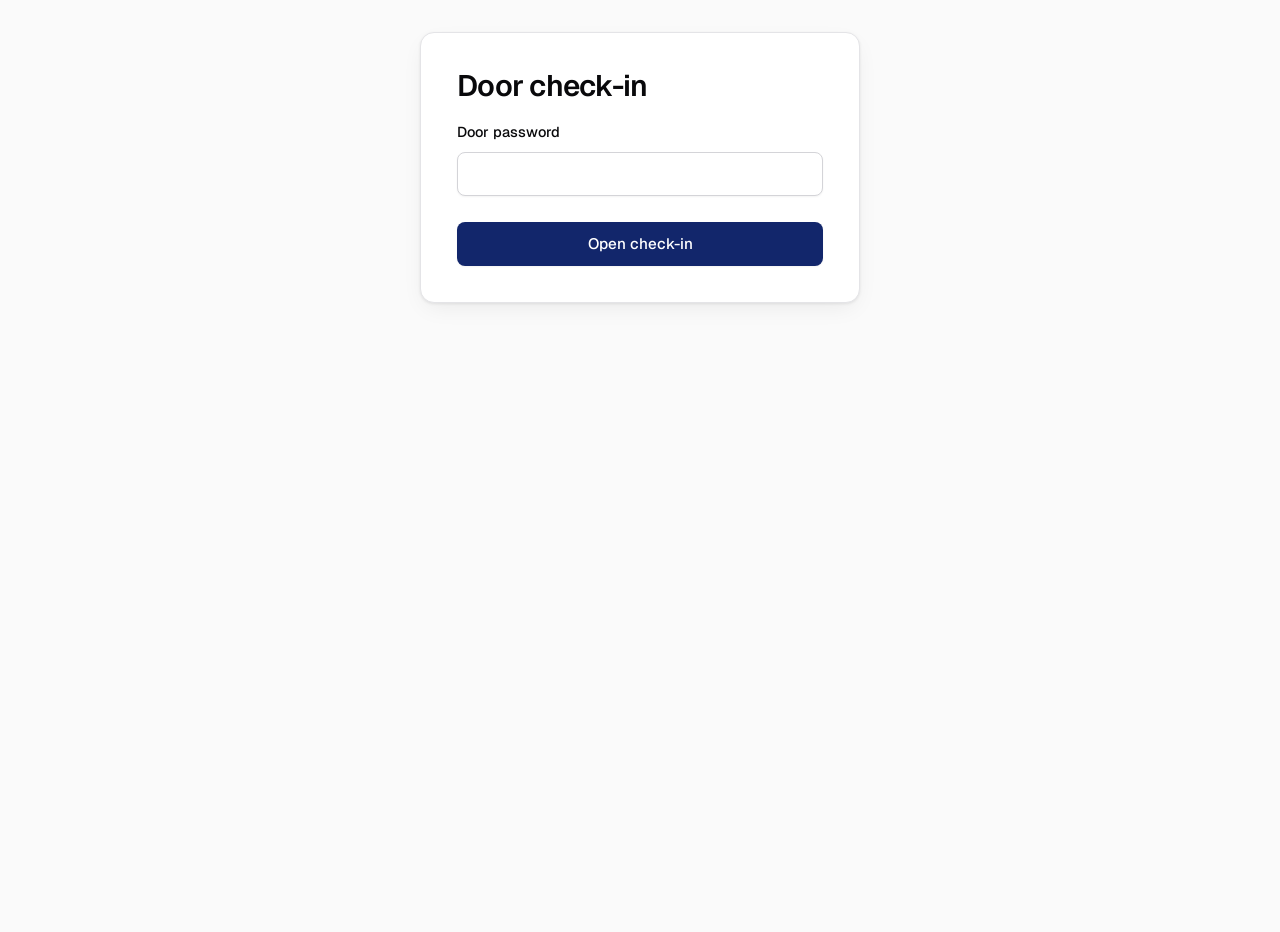
==== site/door.html @ 64e0094c "feat: yearbook contents menu and Portraits jump Page label opens a contents menu (go to page + chapt" ====
<!doctype html>
<html lang="en">
<head>
  <meta charset="utf-8">
  <meta name="viewport" content="width=device-width, initial-scale=1">
  <meta name="robots" content="noindex">
  <title>Door Check-In | DeBakey Reunion</title>
  <link rel="icon" href="assets/favicon.png">
  <link rel="stylesheet" href="https://fonts.googleapis.com/css2?family=Geist:wght@400;500;600;700&display=swap">
  <link rel="stylesheet" href="styles.css?v=3">
</head>
<body class="door">
  <form id="login" class="panel door-panel">
    <h1>Door check-in</h1>
    <label class="field" for="password">Door password
      <input id="password" type="password" autocomplete="current-password" required>
    </label>
    <button class="button" type="submit">Open check-in</button>
    <p id="login-status" class="form-status" role="alert"></p>
  </form>

  <main id="desk" class="door-desk" hidden>
    <h1>Check-in</h1>
    <div id="reader" class="reader"></div>
    <p id="camera-status" class="muted" role="status"></p>

    <form id="search" class="door-search">
      <label class="field" for="query">Find by name
        <input id="query" type="search" autocomplete="off">
      </label>
      <button class="button" type="submit">Search</button>
    </form>
    <p id="search-status" class="form-status" role="alert"></p>
    <ul id="matches" class="matches"></ul>
  </main>

  <div id="result" class="result" role="alert" hidden>
    <p id="result-title" class="result-title"></p>
    <p id="result-label" class="result-label"></p>
    <button id="next" class="button button-light" type="button">Next</button>
  </div>

  <script src="config.js"></script>
  <script src="vendor/html5-qrcode.min.js"></script>
  <script src="door.js"></script>
</body>
</html>
---- site/styles.css ----
/* Tokens follow shadcn/ui's neutral theme, with the school navy as primary. */
:root {
  --navy: #12266b;
  --navy-deep: #0b1846;
  --royal: #2f49c9;
  --pale: #c9d4ff;
  --sky: #a2bffe;
  --background: #fff;
  --surface: #fafafa;
  --foreground: #09090b;
  --muted: #71717a;
  --border: #e4e4e7;
  --input: #d4d4d8;
  --ring: rgb(18 38 107 / 22%);
  --white: #fff;
  --danger: #dc2626;
  --radius: 10px;
  --sans: "Geist", ui-sans-serif, system-ui, -apple-system, "Segoe UI", sans-serif;
  --shadow-sm: 0 1px 2px rgb(0 0 0 / 5%);
  --shadow: 0 1px 3px rgb(0 0 0 / 8%), 0 8px 24px -6px rgb(0 0 0 / 8%);
  color-scheme: light;
}

* { box-sizing: border-box; }

html { scroll-behavior: smooth; }

body {
  margin: 0;
  background: var(--background);
  color: var(--foreground);
  font-family: var(--sans);
  font-size: 16px;
  line-height: 1.6;
  -webkit-font-smoothing: antialiased;
}

h1, h2, h3 { font-weight: 600; letter-spacing: -.025em; line-height: 1.15; margin: 0; }
h2 { font-size: clamp(1.6rem, 4.5vw, 2.1rem); }
a { color: inherit; text-underline-offset: 3px; }
img { max-width: 100%; height: auto; }
[hidden] { display: none !important; }

:focus-visible { outline: 2px solid var(--navy); outline-offset: 2px; }

/* Cover */
.cover {
  background:
    radial-gradient(ellipse 80% 60% at 50% 0%, rgb(255 255 255 / 40%), transparent 70%),
    var(--sky);
  color: var(--navy-deep);
}

.cover-inner {
  min-height: 100svh;
  display: flex;
  flex-direction: column;
  align-items: center;
  justify-content: center;
  gap: clamp(10px, 2svh, 20px);
  margin: 0 auto;
  max-width: 720px;
  padding: 32px 16px;
  text-align: center;
}

.cover p { margin: 0; }

.kicker {
  border: 1px solid rgb(11 24 70 / 15%);
  border-radius: 999px;
  background: rgb(255 255 255 / 35%);
  color: var(--navy);
  font-size: .78rem;
  font-weight: 500;
  padding: 4px 12px;
}

.seal {
  width: clamp(96px, 24svh, 200px);
  height: auto;
}

.cover h1 { font-size: clamp(2.1rem, min(9vw, 7svh), 4rem); letter-spacing: -.04em; }
.school { color: var(--navy); font-size: clamp(.9rem, 2.4vw, 1.05rem); }
.facts {
  display: grid;
  gap: 2px;
  color: rgb(11 24 70 / 88%);
  font-size: clamp(.9rem, 2.4vw, 1rem);
}
.facts br { display: none; }
.closed-note { font-weight: 600; }
.cover-contact { color: rgb(11 24 70 / 75%); font-size: .82rem; }
.cover-contact a { color: var(--navy-deep); white-space: nowrap; }
.cover .button { margin-top: 6px; }

/* Buttons */
.button {
  display: inline-flex;
  align-items: center;
  justify-content: center;
  border: 1px solid transparent;
  border-radius: 8px;
  background: var(--navy);
  box-shadow: var(--shadow-sm);
  color: var(--white);
  cursor: pointer;
  font: 500 .95rem/1 var(--sans);
  height: 44px;
  padding: 0 22px;
  text-decoration: none;
  transition: background-color .15s, box-shadow .15s;
}
.button:hover { background: #1b3389; }
.button:disabled { cursor: wait; opacity: .6; }
.button-light { background: var(--white); color: var(--navy); }
.button-light:hover { background: #eef1fb; }

/* Sections */
.section { padding: clamp(56px, 9vw, 96px) 16px; }
.wrap { max-width: 960px; margin: 0 auto; }
.wrap-narrow { max-width: 520px; }
.eyebrow {
  color: var(--royal);
  font-size: .82rem;
  font-weight: 500;
  margin: 0 0 6px;
}
.muted { color: var(--muted); }
.section > .wrap > .muted { margin: 10px 0 0; }

/* Who's coming */
.guests { border-top: 1px solid var(--border); }
.roster {
  columns: 3 200px;
  column-gap: 32px;
  list-style: none;
  margin: 24px 0 0;
  padding: 0;
}
.roster li {
  border-bottom: 1px solid var(--border);
  break-inside: avoid;
  font-size: .95rem;
  overflow-wrap: anywhere;
  padding: 10px 0;
}

/* Tickets */
.tickets { background: var(--surface); border-top: 1px solid var(--border); }
.ticket-form {
  background: var(--background);
  border: 1px solid var(--border);
  border-radius: 14px;
  box-shadow: var(--shadow);
  display: grid;
  gap: 20px;
  margin-top: 28px;
  padding: clamp(20px, 5vw, 28px);
}
fieldset { border: 0; display: grid; gap: 8px; margin: 0; padding: 0; }
legend { font-size: .9rem; font-weight: 500; margin-bottom: 8px; padding: 0; }
.choice {
  align-items: center;
  border: 1px solid var(--border);
  border-radius: 8px;
  cursor: pointer;
  display: flex;
  font-size: .95rem;
  gap: 10px;
  padding: 12px 14px;
  transition: border-color .15s, box-shadow .15s;
}
.choice:hover { border-color: var(--input); }
.choice:has(input:checked) { border-color: var(--navy); box-shadow: 0 0 0 3px var(--ring); }
.choice input, .check input { accent-color: var(--navy); margin: 0; }
.field { display: grid; font-size: .9rem; font-weight: 500; gap: 8px; }
.field small { color: var(--muted); font-size: .85rem; font-weight: 400; }
.field input {
  background: var(--background);
  border: 1px solid var(--input);
  border-radius: 8px;
  box-shadow: var(--shadow-sm);
  color: var(--foreground);
  font: 400 1rem var(--sans);
  height: 44px;
  padding: 0 12px;
  transition: border-color .15s, box-shadow .15s;
  width: 100%;
}
.field input:focus { border-color: var(--navy); box-shadow: 0 0 0 3px var(--ring); outline: none; }
.check { align-items: center; cursor: pointer; display: flex; font-size: .95rem; gap: 10px; }
.check input { height: 16px; width: 16px; }
.ticket-form .button { width: 100%; }
.fine { color: var(--muted); font-size: .8rem; margin: -10px 0 0; text-align: center; }
.form-status { color: var(--danger); font-size: .9rem; margin: 0; }
.form-status:empty { display: none; }
.sales-closed {
  background: var(--background);
  border: 1px solid var(--border);
  border-radius: 14px;
  box-shadow: var(--shadow);
  font-size: 1.05rem;
  font-weight: 600;
  margin-top: 28px;
  padding: 28px;
  text-align: center;
}

/* Questions */
.questions {
  border-top: 1px solid var(--border);
  color: var(--muted);
  font-size: .92rem;
  padding: 48px 16px 56px;
  text-align: center;
}
.questions h2 { color: var(--foreground); font-size: 1.15rem; margin-bottom: 12px; }
.questions p { margin: 4px 0; }
.questions a { color: var(--foreground); }

/* Thank-you and ticket pages */
.page-center {
  align-items: center;
  background: var(--surface);
  display: flex;
  justify-content: center;
  min-height: 100svh;
  padding: 16px;
}
.panel {
  background: var(--background);
  border: 1px solid var(--border);
  border-radius: 14px;
  box-shadow: var(--shadow);
  max-width: 440px;
  padding: clamp(24px, 6vw, 36px);
  text-align: center;
  width: 100%;
}
.panel h1 { font-size: clamp(1.5rem, 6vw, 1.85rem); overflow-wrap: anywhere; }
.panel p { margin: 12px 0; }
.panel .button { margin-top: 8px; }
.seal-small { display: block; height: auto; margin: 0 auto 18px; width: 88px; }
.event-line { background: var(--surface); border: 1px solid var(--border); border-radius: 8px; font-size: .92rem; font-weight: 500; padding: 12px; }
.qr { border: 1px solid var(--border); border-radius: 10px; display: block; height: auto; margin: 16px auto; max-width: 100%; }

/* Privacy */
.prose h1 { font-size: clamp(1.8rem, 6vw, 2.2rem); margin-bottom: 18px; }
.prose h2 { font-size: 1.1rem; margin-top: 32px; }
.prose p { color: #3f3f46; margin: 10px 0; }

/* Door check-in */
.door { background: var(--surface); min-height: 100svh; }
.door-panel { display: grid; gap: 18px; margin: 32px auto; text-align: left; width: calc(100% - 32px); }
.door-panel .form-status { margin: 0; }
.door-desk { margin: 0 auto; max-width: 560px; padding: 16px; }
.door-desk h1 { font-size: 1.4rem; margin-bottom: 12px; }
.reader { background: var(--background); border: 1px solid var(--border); border-radius: var(--radius); overflow: hidden; }
.door-search { align-items: end; display: grid; gap: 10px; grid-template-columns: 1fr auto; margin-top: 16px; }
.matches { list-style: none; margin: 16px 0 0; padding: 0; }
.matches li {
  align-items: center;
  background: var(--background);
  border: 1px solid var(--border);
  border-radius: 8px;
  display: flex;
  gap: 12px;
  justify-content: space-between;
  margin-bottom: 8px;
  overflow-wrap: anywhere;
  padding: 10px 12px;
}
.matches small { color: var(--muted); text-align: right; }
.matches .button { flex: none; font-size: .88rem; height: 36px; padding: 0 14px; }
.result {
  align-items: center;
  color: var(--white);
  display: flex;
  flex-direction: column;
  gap: 16px;
  inset: 0;
  justify-content: center;
  overflow-wrap: anywhere;
  padding: 24px;
  position: fixed;
  text-align: center;
  z-index: 10;
}
.result[data-state="good"] { background: #15803d; }
.result[data-state="bad"] { background: #b91c1c; }
.result p { margin: 0; }
.result-title { font-size: clamp(2rem, 10vw, 3.5rem); font-weight: 700; letter-spacing: -.03em; line-height: 1.15; }
.result-label { font-size: clamp(1.2rem, 6vw, 2rem); }

@media (prefers-reduced-motion: reduce) {
  html { scroll-behavior: auto; }
  .button, .choice, .field input { transition: none; }
}

/* Yearbook viewer and signer: always dark, ignores data-theme */
.yearbook-page {
  --ink: #f2f3f7;
  --ink-2: rgb(242 243 247 / 62%);
  --base: #0b0c11;
  --glass-a: rgb(255 255 255 / 14%);
  --glass-b: rgb(255 255 255 / 5%);
  --glass-edge: rgb(255 255 255 / 16%);
  --glass-hi: rgb(255 255 255 / 28%);
  --glass-shadow: rgb(0 0 0 / 70%);
  --glass-solid: #2a2d38;
  --hover: rgb(255 255 255 / 12%);
  --sheet-shadow: 0 30px 80px rgb(0 0 0 / 60%);
  --solid: #f2f3f7;
  --solid-ink: #0b0c11;
  --navy: #12266b;
  --royal: #2f49c9;
  --sans: "Geist", ui-sans-serif, system-ui, -apple-system, "Segoe UI", sans-serif;
  --stage: radial-gradient(120% 85% at 50% 38%, #262a36 0, #12141b 52%, #050609 100%);
  color-scheme: dark;
  background: var(--base) var(--stage) fixed; color: var(--ink); min-height: 100dvh;
}
.yearbook-page [hidden] { display: none !important; }
.yearbook-page :focus-visible { outline: 2px solid #5b7fe8; outline-offset: 2px; }
.yearbook-page .sr-only { clip-path: inset(50%); height: 1px; overflow: hidden; position: absolute; white-space: nowrap; width: 1px; }
/* glass on a dark neutral stage */
.yearbook-page .glass {
  background: linear-gradient(135deg, var(--glass-a), var(--glass-b));
  border: 1px solid var(--glass-edge);
  box-shadow: inset 0 1px 0 var(--glass-hi), 0 12px 32px -12px var(--glass-shadow);
  -webkit-backdrop-filter: blur(18px) saturate(160%);
  backdrop-filter: blur(18px) saturate(160%);
}
@supports not ((backdrop-filter: blur(1px)) or (-webkit-backdrop-filter: blur(1px))) { .yearbook-page .glass { background: var(--glass-solid); } }

.yearbook-page .icon-button, .yearbook-page .pill-button {
  align-items: center; background: none; border: 0; border-radius: 999px; color: var(--ink); cursor: pointer;
  display: inline-flex; font: 500 .88rem/1 var(--sans); gap: 8px; height: 44px; justify-content: center; text-decoration: none;
  transition: background-color .2s, transform .2s;
}
.yearbook-page .icon-button { width: 44px; }
.yearbook-page .pill-button { padding: 0 16px; }
.yearbook-page .icon-button:hover, .yearbook-page .pill-button:hover { background: var(--hover); }
.yearbook-page .icon-button:active, .yearbook-page .pill-button:active { transform: scale(.94); }
.yearbook-page .icon-button svg, .yearbook-page .pill-button svg { fill: none; height: 18px; stroke: currentColor; stroke-linecap: round; stroke-linejoin: round; stroke-width: 1.8; width: 18px; }

/* stage */
.yb-back { left: 14px; position: fixed; top: 14px; z-index: 5; }
.yb-main { display: grid; min-height: 100dvh; padding: 16px 16px 92px; place-items: center; }
/* Two pages are 1.5x as wide as tall: fit the open book in the height left above the dock. Clip the flip animation. */
.yb-book-wrap { max-width: min(1400px, calc((100dvh - 124px) * 1.5)); overflow: hidden; width: 100%; }
.yb-book .page { background: #fff; overflow: hidden; }
.yb-book .page img { display: block; height: 100%; object-fit: cover; width: 100%; }

/* dock */
.yb-controls { align-items: center; border-radius: 999px; bottom: max(16px, env(safe-area-inset-bottom)); display: flex; gap: 2px; left: 50%; padding: 5px; position: fixed; transform: translateX(-50%); z-index: 5; }
.yb-indicator { font-size: .82rem; font-variant-numeric: tabular-nums; min-width: 6.5em; text-align: center; white-space: nowrap; }
.yb-chapter { color: var(--ink); }
.yb-pages { color: var(--ink-2); }
.yearbook-page .yb-label { gap: 6px; padding: 0 12px; }
.yearbook-page .yb-label[aria-expanded="true"] { background: var(--glass-a); }
.yearbook-page .yb-sep { background: color-mix(in srgb, var(--ink) 18%, transparent); height: 22px; margin: 0 6px; width: 1px; }

/* contents menu: a popover above the dock; a bottom sheet on phones */
.yb-contents {
  background: rgb(34 37 48 / 96%); border: 1px solid var(--glass-edge); border-radius: 20px; box-shadow: var(--sheet-shadow);
  box-sizing: border-box; color: var(--ink); font-family: var(--sans); inset: auto 0 calc(max(16px, env(safe-area-inset-bottom)) + 66px);
  margin: 0 auto; max-height: calc(100dvh - 110px); overflow: auto; padding: 16px; position: fixed; width: min(380px, calc(100vw - 32px));
  -webkit-backdrop-filter: blur(18px); backdrop-filter: blur(18px);
}
.yb-contents-head { display: none; }
.yb-goto { align-items: center; display: flex; gap: 8px; }
.yb-goto label { color: var(--ink-2); flex: 1; font-size: .88rem; }
.yb-goto input { background: rgb(0 0 0 / 30%); border: 1px solid var(--glass-hi); border-radius: 10px; box-sizing: border-box; color: var(--ink); font: 500 1rem var(--sans); height: 44px; text-align: center; width: 84px; }
.yearbook-page .yb-goto .pill-button { background: var(--solid); color: var(--solid-ink); font-weight: 600; }
.yb-chapters { border-top: 1px solid rgb(255 255 255 / 10%); display: grid; gap: 2px; list-style: none; margin: 12px 0 0; padding: 12px 0 0; }
.yb-chapters button {
  align-items: center; background: none; border: 0; border-radius: 10px; color: var(--ink); cursor: pointer; display: flex;
  font: 500 .9rem var(--sans); gap: 12px; min-height: 48px; padding: 4px 8px; text-align: left; width: 100%;
}
.yb-chapters button:hover { background: var(--hover); }
.yb-chapters button[aria-current] { background: var(--glass-a); }
.yb-chapters img { border-radius: 4px; flex: none; height: 40px; object-fit: cover; width: 30px; }
.yb-chapters span { flex: 1; }
.yb-chapters small { color: var(--ink-2); font-size: .82rem; font-variant-numeric: tabular-nums; }
@media (max-width: 560px) {
  .yearbook-page .yb-wide-only, .yb-chapter { display: none; }
  .yb-contents { border-radius: 24px 24px 0 0; border-width: 1px 0 0; bottom: 0; max-height: 85dvh; padding: 8px 16px max(24px, env(safe-area-inset-bottom)); width: 100%; }
  .yb-contents-head { align-items: center; display: flex; justify-content: space-between; margin-bottom: 8px; }
  .yb-contents-head h2 { font-size: 1.2rem; font-weight: 600; margin: 0; }
}

/* signing pages + signer (structure unchanged; only the chrome goes dark) */
.yb-book .page-paper { background: #fffdf6; cursor: zoom-in; }
.sheet-mini { height: 1400px; left: 0; pointer-events: none; position: absolute; top: 0; transform-origin: 0 0; width: 2100px; }
.signature { color: var(--navy); font-family: "Caveat", cursive; line-height: 1.15; max-width: 600px; overflow-wrap: anywhere; position: absolute; white-space: pre-wrap; }
.signer { background: var(--base) var(--stage); display: flex; flex-direction: column; inset: 0; position: fixed; z-index: 20; }
.signer-bar { align-items: center; display: flex; gap: 8px; justify-content: space-between; padding: 12px 14px; }
.yearbook-page .signer-bar .glass { border-radius: 999px; }
.signer-hint { color: var(--ink-2); font-size: .85rem; margin: 0; text-align: center; }
.signer-tools { border-radius: 999px; bottom: max(16px, env(safe-area-inset-bottom)); display: flex; gap: 2px; left: 50%; padding: 5px; position: absolute; transform: translateX(-50%); }
/* Cancel/Post float over the cream sheet, so they need navy ink. */
.yearbook-page .signer-tools .pill-button { color: var(--navy); }
.yearbook-page .signer-tools .pill-solid { font-weight: 600; }
.signer-viewport { cursor: crosshair; flex: 1; min-height: 0; overflow: hidden; position: relative; touch-action: none; }
.sheet { background: #fffdf6 linear-gradient(90deg, transparent 1046px, rgb(0 0 0 / 6%) 1050px, transparent 1054px); box-shadow: var(--sheet-shadow); height: 1400px; left: 0; position: absolute; top: 0; width: 2100px; }
.write-box { background: rgb(255 255 255 / 70%); border: 2px dashed var(--royal); border-radius: 6px; color: var(--navy); font-family: "Caveat", cursive; line-height: 1.15; overflow: hidden; padding: 0; position: absolute; resize: none; width: 600px; }
.write-box:focus { outline: none; }
.signer-status { border-radius: 999px; bottom: 76px; font-size: .88rem; left: 50%; margin: 0; padding: 8px 16px; position: absolute; transform: translateX(-50%); white-space: nowrap; }
@media (max-width: 560px) { .signer-hint { display: none; } }
@media (prefers-reduced-motion: reduce) { * { transition: none !important; } }

/* ===== Main page redesign: everything below is scoped to body.home ===== */

/* ---------- tokens: "midnight" ---------- */
body.home {
  --bg: #050a1c;
  --bg-glow-1: rgb(47 73 201 / 55%);
  --bg-glow-2: rgb(162 191 254 / 28%);
  --ink: #f5f7ff;
  --ink-2: rgb(245 247 255 / 70%);
  --ink-3: rgb(245 247 255 / 48%);
  --accent: #a2bffe;
  --glass-a: rgb(255 255 255 / 15%);
  --glass-b: rgb(255 255 255 / 4%);
  --glass-edge: rgb(255 255 255 / 22%);
  --glass-hi: rgb(255 255 255 / 45%);
  --glass-shadow: rgb(0 3 18 / 55%);
  --glass-solid: #17224d;            /* fallback when backdrop-filter is unsupported */
  --field: rgb(255 255 255 / 7%);
  --field-edge: rgb(255 255 255 / 20%);
  --cta: #f5f7ff;
  --cta-ink: #0b1846;
  --seal-filter: brightness(0) invert(1);
  --danger-ink: #ff9a9a;
  --serif: "Instrument Serif", "Iowan Old Style", Georgia, serif;
  --sans: "Geist", ui-sans-serif, system-ui, -apple-system, "Segoe UI", sans-serif;
  --ease: cubic-bezier(.2, .8, .2, 1);
  color-scheme: dark;
}
/* ---------- "daylight": same layout, light sky palette ---------- */
:root[data-theme="daylight"] body.home {
  --bg: #e9efff;
  --bg-glow-1: rgb(162 191 254 / 95%);
  --bg-glow-2: rgb(255 255 255 / 90%);
  --ink: #0b1846;
  --ink-2: rgb(11 24 70 / 72%);
  --ink-3: rgb(11 24 70 / 50%);
  --accent: #2f49c9;
  --glass-a: rgb(255 255 255 / 72%);
  --glass-b: rgb(255 255 255 / 34%);
  --glass-edge: rgb(255 255 255 / 85%);
  --glass-hi: rgb(255 255 255 / 95%);
  --glass-shadow: rgb(18 38 107 / 22%);
  --glass-solid: #f6f8ff;
  --field: rgb(255 255 255 / 60%);
  --field-edge: rgb(11 24 70 / 16%);
  --cta: #12266b;
  --cta-ink: #fff;
  --seal-filter: none;
  --danger-ink: #b91c1c;
  color-scheme: light;
}

.home, .home * { box-sizing: border-box; }
html:has(body.home) { scroll-behavior: smooth; }
body.home {
  margin: 0;
  background: var(--bg);
  color: var(--ink);
  font: 400 16px/1.6 var(--sans);
  -webkit-font-smoothing: antialiased;
}
/* Soft colour field behind everything: gives the glass something to refract. Gradients only, no blur filter. */
body.home { position: relative; }
body.home::before {
  content: "";
  position: absolute;                /* scrolls with the page: no fixed-background repaints on phones */
  inset: 0;
  z-index: -1;
  background:
    radial-gradient(70vmax 50vmax at 88% 0, var(--bg-glow-1), transparent 65%),
    radial-gradient(55vmax 45vmax at 0 22%, var(--bg-glow-2), transparent 60%),
    radial-gradient(60vmax 50vmax at 50% 52%, var(--bg-glow-1), transparent 62%),
    radial-gradient(60vmax 50vmax at 15% 92%, var(--bg-glow-2), transparent 60%),
    radial-gradient(60vmax 50vmax at 95% 100%, var(--bg-glow-1), transparent 65%);
}
.home h1, .home h2 { font-family: var(--serif); font-weight: 400; letter-spacing: -.01em; line-height: 1.05; margin: 0; }
.home a { color: inherit; text-underline-offset: 3px; }
.home img { max-width: 100%; height: auto; }
.home [hidden] { display: none !important; }
.home :focus-visible { outline: 2px solid var(--accent); outline-offset: 3px; }

/* ---------- liquid glass ---------- */
.home .glass {
  position: relative;
  background: linear-gradient(135deg, var(--glass-a), var(--glass-b));
  border: 1px solid var(--glass-edge);
  box-shadow:
    inset 0 1px 0 var(--glass-hi),             /* top specular edge */
    inset 0 -1px 0 rgb(255 255 255 / 6%),      /* faint bottom rim */
    0 18px 40px -18px var(--glass-shadow);
  -webkit-backdrop-filter: blur(18px) saturate(170%);
  backdrop-filter: blur(18px) saturate(170%);
}
@supports not ((backdrop-filter: blur(1px)) or (-webkit-backdrop-filter: blur(1px))) {
  .home .glass { background: var(--glass-solid); }
}

/* ---------- faces marquee ---------- */
.home .faces {
  --tile: clamp(52px, 6.2vw, 76px);
  display: grid;
  gap: 8px;
  overflow: hidden;
  padding: 14px 0 0;
  -webkit-mask-image: linear-gradient(90deg, transparent, #000 8%, #000 92%, transparent);
  mask-image: linear-gradient(90deg, transparent, #000 8%, #000 92%, transparent);
}
.home .faces-track { display: flex; width: max-content; animation: faces 240s linear infinite; }
.home .faces-track:nth-child(2) { animation-direction: reverse; animation-duration: 280s; }
.home .faces-track img { display: block; height: var(--tile); width: auto; max-width: none; }
.home .faces:hover .faces-track { animation-play-state: paused; }
@keyframes faces { to { transform: translateX(-50%); } }
@media (prefers-reduced-motion: reduce) {
  html:has(body.home) { scroll-behavior: auto; }
  .home .faces { overflow-x: auto; scrollbar-width: none; }
  .home .faces-track { animation: none; }
  .home, .home * { transition: none !important; }
}
@media (max-height: 700px) and (max-width: 560px) { .home .faces-track:nth-child(2) { display: none; } }

/* ---------- cover ---------- */
.home .cover { display: flex; flex-direction: column; min-height: 100svh; text-align: center; }
.home .cover-inner {
  flex: 1;
  display: flex;
  flex-direction: column;
  align-items: center;
  justify-content: center;
  gap: clamp(10px, 2.2svh, 22px);
  margin: 0 auto;
  max-width: 760px;
  padding: 20px 16px 36px;
}
.home .cover p { margin: 0; }
.home .kicker { border-radius: 999px; color: var(--ink-2); font-size: .74rem; font-weight: 500; letter-spacing: .14em; padding: 6px 14px; text-transform: uppercase; }
.home .seal { width: clamp(64px, 13svh, 120px); height: auto; filter: var(--seal-filter); opacity: .92; }
.home .cover h1 { font-size: clamp(2.7rem, min(11vw, 10svh), 5.6rem); }
.home .cover h1 em { color: var(--accent); }
.home .school { color: var(--ink-2); font-size: clamp(.9rem, 2.4vw, 1.05rem); }
.home .facts { border-radius: 22px; display: grid; grid-template-columns: 1fr 1fr; font-size: .95rem; margin-top: 6px; overflow: hidden; text-align: left; width: min(100%, 560px); }
.home .facts > div { padding: 14px 20px; }
.home .facts > div + div { border-left: 1px solid var(--glass-edge); }
.home .facts small { color: var(--ink-3); display: block; font-size: .7rem; font-weight: 500; letter-spacing: .12em; text-transform: uppercase; }
.home .facts b { font-weight: 500; }
.home .facts span { color: var(--ink-2); display: block; font-size: .85rem; }
.home .cover-contact { color: var(--ink-3); font-size: .8rem; }
.home .cover-contact a { color: var(--ink-2); white-space: nowrap; }

/* ---------- buttons ---------- */
.home .button {
  display: inline-flex; align-items: center; justify-content: center; gap: 8px;
  border: 0; border-radius: 999px;
  background: var(--cta); color: var(--cta-ink);
  cursor: pointer;
  font: 500 .95rem/1 var(--sans);
  height: 48px; padding: 0 26px;
  text-decoration: none;
  box-shadow: inset 0 1px 0 rgb(255 255 255 / 60%), 0 10px 30px -10px var(--glass-shadow);
  transition: transform .25s var(--ease), box-shadow .25s var(--ease);
}
.home .button:hover { transform: translateY(-1px) scale(1.015); }
.home .button:active { transform: scale(.98); }
.home .button-glass { background: linear-gradient(135deg, var(--glass-a), var(--glass-b)); color: var(--ink); height: 40px; padding: 0 20px; font-size: .88rem; }

/* ---------- sections ---------- */
.home .section { padding: clamp(44px, 7vw, 80px) 16px; }
.home .wrap { max-width: 960px; margin: 0 auto; }
.home .wrap-narrow { max-width: 520px; }
.home h2 { font-size: clamp(2rem, 6vw, 3rem); }
.home .muted { color: var(--ink-2); }

/* ---------- yearbook entry: the book is the invitation ---------- */
.home .yearbook { text-align: center; }
.home .book-link { display: inline-block; perspective: 1400px; text-decoration: none; padding: 10px 40px 0; }
.home .book {
  --w: clamp(190px, 44vw, 260px);
  --t: 34px;                                   /* thickness */
  position: relative;
  width: var(--w);
  aspect-ratio: 1044 / 1400;
  transform-style: preserve-3d;
  transform: rotateY(-26deg) rotateX(5deg);
  transition: transform .7s var(--ease);
}
.home .book img { border-radius: 2px 5px 5px 2px; display: block; height: 100%; object-fit: cover; transform: translateZ(calc(var(--t) / 2)); width: 100%;
  box-shadow: inset 4px 0 6px -2px rgb(0 0 0 / 35%); }
.home .book::before {                                 /* page block on the fore-edge */
  content: ""; position: absolute; left: 0; top: 1.2%; height: 97.6%; width: var(--t);
  transform: translateX(calc(var(--w) - var(--t) / 2 - 3px)) rotateY(90deg);
  background: repeating-linear-gradient(90deg, #fbfaf6 0 1px, #dcd8cc 1px 2px);
}
.home .book::after {                                  /* back board + floor shadow */
  content: ""; position: absolute; inset: 0; border-radius: 2px 5px 5px 2px;
  transform: translateZ(calc(var(--t) / -2));
  background: #b9dcc0;
  box-shadow: -14px 26px 50px 0 var(--glass-shadow);
}
.home .book-link:hover .book, .home .book-link:focus-visible .book { transform: rotateY(-10deg) rotateX(2deg) translateY(-6px); }
.home .book-title { display: block; font-family: var(--serif); font-size: clamp(1.7rem, 5vw, 2.3rem); font-style: italic; margin-top: 34px; }
.home .yearbook-actions { display: flex; gap: 10px; justify-content: center; margin-top: 16px; }

/* ---------- tickets ---------- */
.home .tickets .wrap { text-align: center; }
.home .tickets .muted { margin: 12px auto 0; max-width: 30em; }
.home .ticket-form { border-radius: 26px; display: grid; gap: 18px; margin-top: 30px; padding: clamp(20px, 5vw, 30px); text-align: left; }
.home fieldset { border: 0; display: grid; gap: 8px; grid-template-columns: 1fr 1fr; margin: 0; padding: 0; }
.home legend { font-size: .9rem; font-weight: 500; margin-bottom: 10px; padding: 0; }
.home .choice { align-items: center; background: var(--field); border: 1px solid var(--field-edge); border-radius: 14px; cursor: pointer; display: flex; font-size: .95rem; gap: 10px; padding: 13px 14px; transition: border-color .2s, background-color .2s; }
.home .choice:has(input:checked) { background: color-mix(in srgb, var(--accent) 18%, transparent); border-color: var(--accent); }
.home .choice input { accent-color: var(--accent); margin: 0; }
.home .field { display: grid; font-size: .9rem; font-weight: 500; gap: 8px; }
.home .field input { background: var(--field); border: 1px solid var(--field-edge); border-radius: 14px; color: var(--ink); font: 400 1rem var(--sans); height: 48px; padding: 0 14px; width: 100%; }
.home .field input:focus { border-color: var(--accent); outline: none; box-shadow: 0 0 0 3px color-mix(in srgb, var(--accent) 30%, transparent); }
.home .ticket-form .button { width: 100%; }
.home .fine { color: var(--ink-3); font-size: .8rem; margin: -6px 0 0; text-align: center; }

/* ---------- footer ---------- */
.home .questions { color: var(--ink-3); font-size: .88rem; padding: 28px 16px 48px; text-align: center; }
.home .questions p { margin: 4px 0; }
.home .questions a { color: var(--ink-2); }

@media (max-width: 560px) {
  .home .facts { grid-template-columns: 1fr; text-align: center; }
  .home .facts > div { padding: 10px 16px; }
  .home .facts > div + div { border-left: 0; border-top: 1px solid var(--glass-edge); }
  .home fieldset { grid-template-columns: 1fr; }
}

/* ---------- compatibility with shared rules and the ticket flow ---------- */
.home .cover { background: none; color: inherit; }
.home .cover-inner { min-height: 0; }
.home .cover .button { margin-top: 0; }
.home .button:hover { background: var(--cta); }
.home .button-glass:hover { background: linear-gradient(135deg, var(--glass-a), var(--glass-b)); }
.home .facts { gap: 0; color: inherit; font-size: .95rem; }
.home .closed-note { color: var(--ink); font-weight: 500; }
.home .yearbook, .home .tickets { background: none; border-top: 0; }
.home .section > .wrap > .muted { margin: 12px auto 0; }
.home .form-status { color: var(--danger-ink); }
.home .sales-closed { background: linear-gradient(135deg, var(--glass-a), var(--glass-b)); border: 1px solid var(--glass-edge); border-radius: 26px; color: var(--ink); font-family: var(--serif); font-size: 1.5rem; font-weight: 400; }
.home .field small { color: var(--ink-3); }
.home .check input { accent-color: var(--accent); }
.home .questions { border-top: 0; color: var(--ink-3); }
.home .eyebrow { color: var(--accent); }
.home .choice:hover { border-color: var(--accent); }
.home .field input { box-shadow: none; }
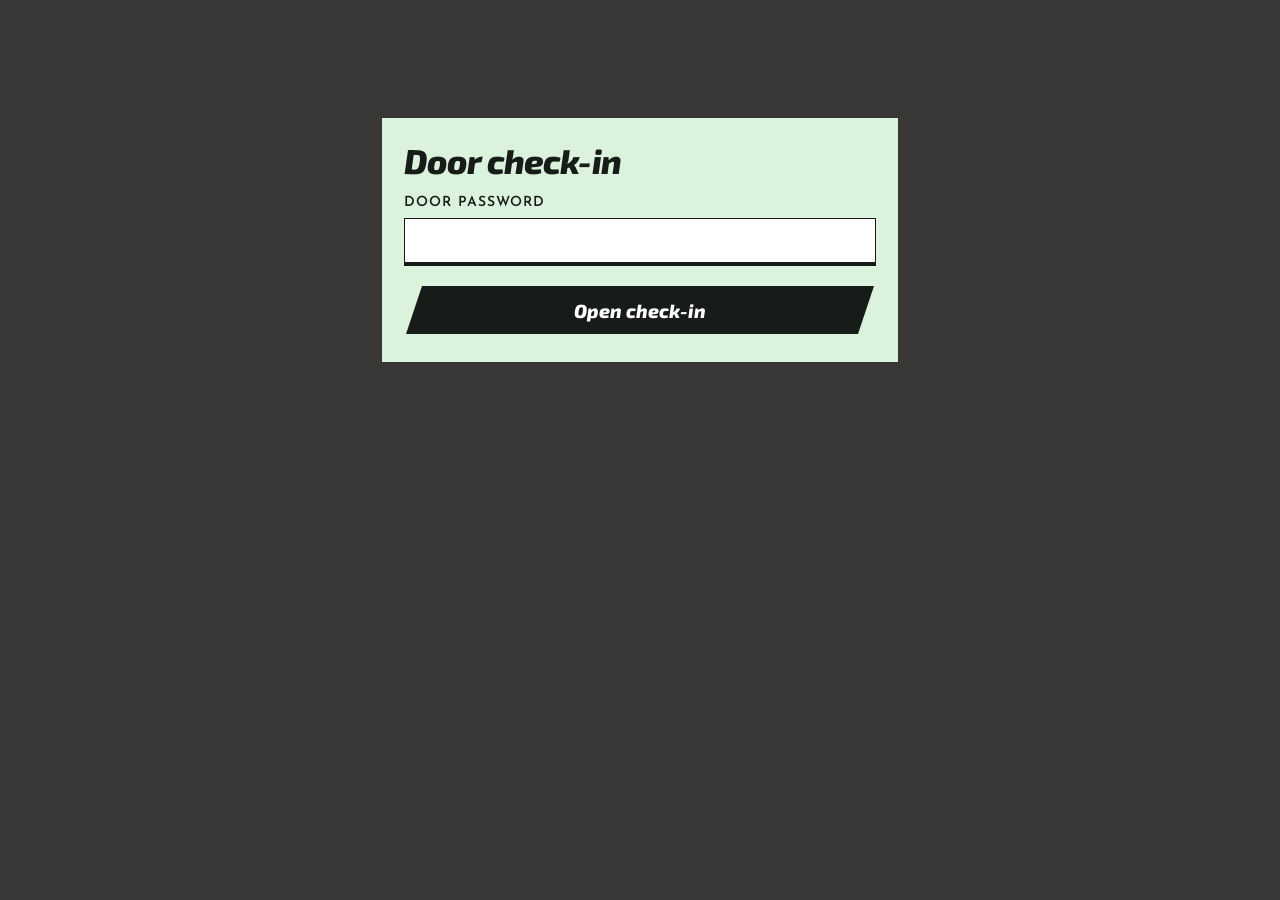
==== commit d22ddf15: "feat: door check-in in Direction A style (charcoal, lime admit, refuse-red refused) Co-Authored-By: " ====
--- a/site/door.html
+++ b/site/door.html
@@ -6,11 +6,13 @@
   <meta name="robots" content="noindex">
   <title>Door Check-In | DeBakey Reunion</title>
   <link rel="icon" href="assets/favicon.png">
-  <link rel="stylesheet" href="https://fonts.googleapis.com/css2?family=Geist:wght@400;500;600;700&display=swap">
-  <link rel="stylesheet" href="styles.css?v=3">
+  <link rel="preconnect" href="https://fonts.googleapis.com">
+  <link rel="preconnect" href="https://fonts.gstatic.com" crossorigin>
+  <link rel="stylesheet" href="https://fonts.googleapis.com/css2?family=Abril+Fatface&family=Exo+2:ital,wght@0,700;0,800;1,800;1,900&family=Josefin+Sans:wght@300;400;600&display=swap">
+  <link rel="stylesheet" href="styles.css?v=7">
 </head>
-<body class="door">
-  <form id="login" class="panel door-panel">
+<body class="door y16 charcoal">
+  <form id="login" class="dpanel">
     <h1>Door check-in</h1>
     <label class="field" for="password">Door password
       <input id="password" type="password" autocomplete="current-password" required>
@@ -22,7 +24,7 @@
   <main id="desk" class="door-desk" hidden>
     <h1>Check-in</h1>
     <div id="reader" class="reader"></div>
-    <p id="camera-status" class="muted" role="status"></p>
+    <p id="camera-status" class="camera-status" role="status"></p>
 
     <form id="search" class="door-search">
       <label class="field" for="query">Find by name
--- a/site/styles.css
+++ b/site/styles.css
@@ -43,58 +43,6 @@
 
 :focus-visible { outline: 2px solid var(--navy); outline-offset: 2px; }
 
-/* Cover */
-.cover {
-  background:
-    radial-gradient(ellipse 80% 60% at 50% 0%, rgb(255 255 255 / 40%), transparent 70%),
-    var(--sky);
-  color: var(--navy-deep);
-}
-
-.cover-inner {
-  min-height: 100svh;
-  display: flex;
-  flex-direction: column;
-  align-items: center;
-  justify-content: center;
-  gap: clamp(10px, 2svh, 20px);
-  margin: 0 auto;
-  max-width: 720px;
-  padding: 32px 16px;
-  text-align: center;
-}
-
-.cover p { margin: 0; }
-
-.kicker {
-  border: 1px solid rgb(11 24 70 / 15%);
-  border-radius: 999px;
-  background: rgb(255 255 255 / 35%);
-  color: var(--navy);
-  font-size: .78rem;
-  font-weight: 500;
-  padding: 4px 12px;
-}
-
-.seal {
-  width: clamp(96px, 24svh, 200px);
-  height: auto;
-}
-
-.cover h1 { font-size: clamp(2.1rem, min(9vw, 7svh), 4rem); letter-spacing: -.04em; }
-.school { color: var(--navy); font-size: clamp(.9rem, 2.4vw, 1.05rem); }
-.facts {
-  display: grid;
-  gap: 2px;
-  color: rgb(11 24 70 / 88%);
-  font-size: clamp(.9rem, 2.4vw, 1rem);
-}
-.facts br { display: none; }
-.closed-note { font-weight: 600; }
-.cover-contact { color: rgb(11 24 70 / 75%); font-size: .82rem; }
-.cover-contact a { color: var(--navy-deep); white-space: nowrap; }
-.cover .button { margin-top: 6px; }
-
 /* Buttons */
 .button {
   display: inline-flex;
@@ -251,48 +199,28 @@
 .prose h2 { font-size: 1.1rem; margin-top: 32px; }
 .prose p { color: #3f3f46; margin: 10px 0; }
 
-/* Door check-in */
-.door { background: var(--surface); min-height: 100svh; }
-.door-panel { display: grid; gap: 18px; margin: 32px auto; text-align: left; width: calc(100% - 32px); }
-.door-panel .form-status { margin: 0; }
-.door-desk { margin: 0 auto; max-width: 560px; padding: 16px; }
-.door-desk h1 { font-size: 1.4rem; margin-bottom: 12px; }
-.reader { background: var(--background); border: 1px solid var(--border); border-radius: var(--radius); overflow: hidden; }
-.door-search { align-items: end; display: grid; gap: 10px; grid-template-columns: 1fr auto; margin-top: 16px; }
-.matches { list-style: none; margin: 16px 0 0; padding: 0; }
-.matches li {
-  align-items: center;
-  background: var(--background);
-  border: 1px solid var(--border);
-  border-radius: 8px;
-  display: flex;
-  gap: 12px;
-  justify-content: space-between;
-  margin-bottom: 8px;
-  overflow-wrap: anywhere;
-  padding: 10px 12px;
-}
-.matches small { color: var(--muted); text-align: right; }
-.matches .button { flex: none; font-size: .88rem; height: 36px; padding: 0 14px; }
-.result {
-  align-items: center;
-  color: var(--white);
-  display: flex;
-  flex-direction: column;
-  gap: 16px;
-  inset: 0;
-  justify-content: center;
-  overflow-wrap: anywhere;
-  padding: 24px;
-  position: fixed;
-  text-align: center;
-  z-index: 10;
-}
-.result[data-state="good"] { background: #15803d; }
-.result[data-state="bad"] { background: #b91c1c; }
+/* Door check-in (Direction A): charcoal page, one centred column; body is .y16.charcoal */
+.door { margin: 0 auto; max-width: 560px; min-height: 100svh; padding: 28px 22px; }
+.door h1 { font: 800 italic 34px/1 var(--exo); margin: 0 0 22px; }
+.dpanel, .door-desk { display: grid; gap: 18px; }
+.dpanel { background: var(--mint); color: var(--ink); margin-top: 90px; padding: 26px 22px; --focus: var(--ink); }
+.dpanel h1 { margin: 0; }
+.dpanel .form-status { color: var(--refuse); font-weight: 600; margin: 0; }
+.door-desk .field { color: #fff; }
+.door-desk .form-status, .door-desk .camera-status { color: #fff; margin: 0; }
+.reader { background: #111; border: 3px solid var(--lime); overflow: hidden; }
+.door-search { align-items: end; display: grid; gap: 10px; grid-template-columns: 1fr auto; }
+.matches { display: grid; gap: 8px; list-style: none; margin: 0; padding: 0; }
+.matches li { align-items: center; background: #fff; color: var(--ink); display: flex; gap: 10px; justify-content: space-between; overflow-wrap: anywhere; padding: 12px 14px; }
+.matches span { font: 400 21px/1.1 var(--did); }
+.matches small { font-size: 15px; text-align: right; }
+.result { align-items: center; display: flex; flex-direction: column; gap: 14px; inset: 0; justify-content: center; overflow-wrap: anywhere; padding: 24px; position: fixed; text-align: center; z-index: 10; }
+.result[data-state="good"] { background: var(--lime); color: var(--ink); --focus: var(--ink); }
+.result[data-state="bad"] { background: var(--refuse); color: #fff; --focus: #fff; }
 .result p { margin: 0; }
-.result-title { font-size: clamp(2rem, 10vw, 3.5rem); font-weight: 700; letter-spacing: -.03em; line-height: 1.15; }
-.result-label { font-size: clamp(1.2rem, 6vw, 2rem); }
+.result-title { font: 900 italic 54px/1 var(--exo); }
+.result[data-state="bad"] .result-title { font-size: 38px; line-height: 1.1; }
+.result .result-label { font: 400 30px/1.1 var(--did); margin-bottom: 16px; }
 
 @media (prefers-reduced-motion: reduce) {
   html { scroll-behavior: auto; }
@@ -351,7 +279,7 @@
 /* Two pages are 1.5x as wide as tall: fit the open book in the height left above the dock. Clip the flip animation. */
 .yb-book-wrap { max-width: min(1400px, calc((100dvh - 124px) * 1.5)); overflow: hidden; width: 100%; }
 .yb-book .page { background: #fff; overflow: hidden; }
-.yb-book .page img { display: block; height: 100%; object-fit: cover; width: 100%; }
+.yb-book .page > img { display: block; height: 100%; object-fit: cover; width: 100%; }
 
 /* dock */
 .yb-controls { align-items: center; border-radius: 999px; bottom: max(16px, env(safe-area-inset-bottom)); display: flex; gap: 2px; left: 50%; padding: 5px; position: fixed; transform: translateX(-50%); z-index: 5; }
@@ -394,6 +322,7 @@
 /* signing pages + signer (structure unchanged; only the chrome goes dark) */
 .yb-book .page-paper { background: #fffdf6; cursor: zoom-in; }
 .sheet-mini { height: 1400px; left: 0; pointer-events: none; position: absolute; top: 0; transform-origin: 0 0; width: 2100px; }
+.sheet-title { height: 84px; left: 525px; pointer-events: none; position: absolute; top: 60px; transform: translateX(-50%); } /* centred on the left half (1050 units) */
 .signature { color: var(--navy); font-family: "Caveat", cursive; line-height: 1.15; max-width: 600px; overflow-wrap: anywhere; position: absolute; white-space: pre-wrap; }
 .signer { background: var(--base) var(--stage); display: flex; flex-direction: column; inset: 0; position: fixed; z-index: 20; }
 .signer-bar { align-items: center; display: flex; gap: 8px; justify-content: space-between; padding: 12px 14px; }
@@ -411,180 +340,127 @@
 @media (max-width: 560px) { .signer-hint { display: none; } }
 @media (prefers-reduced-motion: reduce) { * { transition: none !important; } }
 
-/* ===== Main page redesign: everything below is scoped to body.home ===== */
-
-/* ---------- tokens: "midnight" ---------- */
-body.home {
-  --bg: #050a1c;
-  --bg-glow-1: rgb(47 73 201 / 55%);
-  --bg-glow-2: rgb(162 191 254 / 28%);
-  --ink: #f5f7ff;
-  --ink-2: rgb(245 247 255 / 70%);
-  --ink-3: rgb(245 247 255 / 48%);
-  --accent: #a2bffe;
-  --glass-a: rgb(255 255 255 / 15%);
-  --glass-b: rgb(255 255 255 / 4%);
-  --glass-edge: rgb(255 255 255 / 22%);
-  --glass-hi: rgb(255 255 255 / 45%);
-  --glass-shadow: rgb(0 3 18 / 55%);
-  --glass-solid: #17224d;            /* fallback when backdrop-filter is unsupported */
-  --field: rgb(255 255 255 / 7%);
-  --field-edge: rgb(255 255 255 / 20%);
-  --cta: #f5f7ff;
-  --cta-ink: #0b1846;
-  --seal-filter: brightness(0) invert(1);
-  --danger-ink: #ff9a9a;
-  --serif: "Instrument Serif", "Iowan Old Style", Georgia, serif;
-  --sans: "Geist", ui-sans-serif, system-ui, -apple-system, "Segoe UI", sans-serif;
-  --ease: cubic-bezier(.2, .8, .2, 1);
-  color-scheme: dark;
-}
-/* ---------- "daylight": same layout, light sky palette ---------- */
-:root[data-theme="daylight"] body.home {
-  --bg: #e9efff;
-  --bg-glow-1: rgb(162 191 254 / 95%);
-  --bg-glow-2: rgb(255 255 255 / 90%);
-  --ink: #0b1846;
-  --ink-2: rgb(11 24 70 / 72%);
-  --ink-3: rgb(11 24 70 / 50%);
-  --accent: #2f49c9;
-  --glass-a: rgb(255 255 255 / 72%);
-  --glass-b: rgb(255 255 255 / 34%);
-  --glass-edge: rgb(255 255 255 / 85%);
-  --glass-hi: rgb(255 255 255 / 95%);
-  --glass-shadow: rgb(18 38 107 / 22%);
-  --glass-solid: #f6f8ff;
-  --field: rgb(255 255 255 / 60%);
-  --field-edge: rgb(11 24 70 / 16%);
-  --cta: #12266b;
-  --cta-ink: #fff;
-  --seal-filter: none;
-  --danger-ink: #b91c1c;
-  color-scheme: light;
-}
-
-.home, .home * { box-sizing: border-box; }
-html:has(body.home) { scroll-behavior: smooth; }
-body.home {
-  margin: 0;
-  background: var(--bg);
+/* ===== Home page: scoped to body.home (with .y16 for tokens and fonts) ===== */
+
+/* ---------- cover: Direction B hero ----------
+   Back to front: photo (white wash baked in), mint diagonal (.lock::before), chevrons, lockup, facts.
+   Content sits in flow at the bottom; the top padding keeps the chevron grid clear of the lockup. */
+.home .cover {
+  /* Chevron width; everything in the grid scales from it. min(21vw, 12svh) below 600px, min(12.5vw, 18.75svh, 160px)
+     from 1000px up; in between the width term holds at ~125px and the height term ramps from 12svh to 18.75svh. */
+  --cw: min(max(min(21vw, 125px), 12.5vw), clamp(12svh, 12svh + (100vw - 600px) * .17, 18.75svh), 160px);
+  align-items: flex-start;
+  background: #fff url(assets/cover/bg.webp) center / cover;
   color: var(--ink);
-  font: 400 16px/1.6 var(--sans);
-  -webkit-font-smoothing: antialiased;
-}
-/* Soft colour field behind everything: gives the glass something to refract. Gradients only, no blur filter. */
-body.home { position: relative; }
-body.home::before {
-  content: "";
-  position: absolute;                /* scrolls with the page: no fixed-background repaints on phones */
-  inset: 0;
-  z-index: -1;
-  background:
-    radial-gradient(70vmax 50vmax at 88% 0, var(--bg-glow-1), transparent 65%),
-    radial-gradient(55vmax 45vmax at 0 22%, var(--bg-glow-2), transparent 60%),
-    radial-gradient(60vmax 50vmax at 50% 52%, var(--bg-glow-1), transparent 62%),
-    radial-gradient(60vmax 50vmax at 15% 92%, var(--bg-glow-2), transparent 60%),
-    radial-gradient(60vmax 50vmax at 95% 100%, var(--bg-glow-1), transparent 65%);
-}
-.home h1, .home h2 { font-family: var(--serif); font-weight: 400; letter-spacing: -.01em; line-height: 1.05; margin: 0; }
-.home a { color: inherit; text-underline-offset: 3px; }
-.home img { max-width: 100%; height: auto; }
-.home [hidden] { display: none !important; }
-.home :focus-visible { outline: 2px solid var(--accent); outline-offset: 3px; }
-
-/* ---------- liquid glass ---------- */
-.home .glass {
-  position: relative;
-  background: linear-gradient(135deg, var(--glass-a), var(--glass-b));
-  border: 1px solid var(--glass-edge);
-  box-shadow:
-    inset 0 1px 0 var(--glass-hi),             /* top specular edge */
-    inset 0 -1px 0 rgb(255 255 255 / 6%),      /* faint bottom rim */
-    0 18px 40px -18px var(--glass-shadow);
-  -webkit-backdrop-filter: blur(18px) saturate(170%);
-  backdrop-filter: blur(18px) saturate(170%);
-}
-@supports not ((backdrop-filter: blur(1px)) or (-webkit-backdrop-filter: blur(1px))) {
-  .home .glass { background: var(--glass-solid); }
-}
-
-/* ---------- faces marquee ---------- */
-.home .faces {
-  --tile: clamp(52px, 6.2vw, 76px);
-  display: grid;
-  gap: 8px;
-  overflow: hidden;
-  padding: 14px 0 0;
-  -webkit-mask-image: linear-gradient(90deg, transparent, #000 8%, #000 92%, transparent);
-  mask-image: linear-gradient(90deg, transparent, #000 8%, #000 92%, transparent);
-}
-.home .faces-track { display: flex; width: max-content; animation: faces 240s linear infinite; }
-.home .faces-track:nth-child(2) { animation-direction: reverse; animation-duration: 280s; }
-.home .faces-track img { display: block; height: var(--tile); width: auto; max-width: none; }
-.home .faces:hover .faces-track { animation-play-state: paused; }
-@keyframes faces { to { transform: translateX(-50%); } }
-@media (prefers-reduced-motion: reduce) {
-  html:has(body.home) { scroll-behavior: auto; }
-  .home .faces { overflow-x: auto; scrollbar-width: none; }
-  .home .faces-track { animation: none; }
-  .home, .home * { transition: none !important; }
-}
-@media (max-height: 700px) and (max-width: 560px) { .home .faces-track:nth-child(2) { display: none; } }
-
-/* ---------- cover ---------- */
-.home .cover { display: flex; flex-direction: column; min-height: 100svh; text-align: center; }
-.home .cover-inner {
-  flex: 1;
   display: flex;
   flex-direction: column;
-  align-items: center;
-  justify-content: center;
-  gap: clamp(10px, 2.2svh, 22px);
-  margin: 0 auto;
-  max-width: 760px;
-  padding: 20px 16px 36px;
-}
+  gap: 16px;
+  isolation: isolate;
+  justify-content: flex-end;
+  min-height: 100svh;
+  overflow: hidden;
+  padding: calc(var(--cw) * 3.6) 14px 12px;
+  position: relative;
+}
+.home .chev { align-items: flex-start; display: flex; gap: calc(var(--cw) * .066); position: absolute; right: calc(var(--cw) * -.08); top: calc(var(--cw) * -.26); }
+.home .chev div { display: grid; width: var(--cw); }
+.home .chev div:nth-child(even) { margin-top: calc(var(--cw) * -.47); }
+.home .chev div > * {
+  clip-path: polygon(0 0, 50% 36%, 100% 0, 100% 64%, 50% 100%, 0 64%);
+  display: block;
+  height: calc(var(--cw) * .95);
+  margin-top: calc(var(--cw) * -.28);
+  object-fit: cover;
+  width: 100%;
+}
+.home .chev div > :first-child { margin-top: 0; }
+.home .chev .white { background: rgb(255 255 255 / 55%); }
+.home .chev .ink { background: var(--ink); }
+.home .chev .cyan { background: var(--cyan); }
+.home .chev .magenta { background: var(--magenta); }
+.home .chev .lime { background: var(--lime); }
+.home .chev .yellow { background: var(--yellow); }
+.home .chev .orange { background: var(--orange); }
+
+/* Lockup. Its ::before is the mint diagonal: the mint edge runs through a point 26px right of the
+   lockup's top-right corner, so the whole lockup is on mint at any aspect ratio. Two white hairlines sit outside it. */
+.home .lock { margin-left: 4px; position: relative; }
+.home .lock::before {
+  background: linear-gradient(#fff 0 2px, transparent 2px 20px, #fff 20px 24px, var(--mint2) 24px);
+  content: "";
+  height: 200vmax;
+  left: calc(100% + 26px - 150vmax);
+  position: absolute;
+  top: -24px;
+  transform: rotate(32deg);
+  transform-origin: 50% 24px;
+  width: 300vmax;
+  z-index: -1;
+}
+.home .cad { color: var(--ink-2); font: 400 13px/1 var(--jos); letter-spacing: .42em; margin-bottom: 4px; text-transform: uppercase; }
+.home .lock h1 { color: var(--rust); font: 300 34px/.9 var(--jos); letter-spacing: -.02em; text-transform: uppercase; }
+.home .lock h1 b { color: var(--ink); display: block; font: italic 900 62px/.8 var(--exo); letter-spacing: -.04em; margin-top: 6px; padding-right: .1em; }
+@supports (background-clip: text) or (-webkit-background-clip: text) {
+  .home .lock h1 b {
+    background: linear-gradient(176deg, var(--ink) 0 47%, transparent 47% 50%, var(--ink) 50%, var(--ink-2) 100%);
+    -webkit-background-clip: text;
+    background-clip: text;
+    color: transparent;
+  }
+}
+@media (forced-colors: active) { .home .lock h1 b { background: none; color: CanvasText; } }
+
 .home .cover p { margin: 0; }
-.home .kicker { border-radius: 999px; color: var(--ink-2); font-size: .74rem; font-weight: 500; letter-spacing: .14em; padding: 6px 14px; text-transform: uppercase; }
-.home .seal { width: clamp(64px, 13svh, 120px); height: auto; filter: var(--seal-filter); opacity: .92; }
-.home .cover h1 { font-size: clamp(2.7rem, min(11vw, 10svh), 5.6rem); }
-.home .cover h1 em { color: var(--accent); }
-.home .school { color: var(--ink-2); font-size: clamp(.9rem, 2.4vw, 1.05rem); }
-.home .facts { border-radius: 22px; display: grid; grid-template-columns: 1fr 1fr; font-size: .95rem; margin-top: 6px; overflow: hidden; text-align: left; width: min(100%, 560px); }
-.home .facts > div { padding: 14px 20px; }
-.home .facts > div + div { border-left: 1px solid var(--glass-edge); }
-.home .facts small { color: var(--ink-3); display: block; font-size: .7rem; font-weight: 500; letter-spacing: .12em; text-transform: uppercase; }
-.home .facts b { font-weight: 500; }
-.home .facts span { color: var(--ink-2); display: block; font-size: .85rem; }
-.home .cover-contact { color: var(--ink-3); font-size: .8rem; }
-.home .cover-contact a { color: var(--ink-2); white-space: nowrap; }
-
-/* ---------- buttons ---------- */
-.home .button {
-  display: inline-flex; align-items: center; justify-content: center; gap: 8px;
-  border: 0; border-radius: 999px;
-  background: var(--cta); color: var(--cta-ink);
-  cursor: pointer;
-  font: 500 .95rem/1 var(--sans);
-  height: 48px; padding: 0 26px;
-  text-decoration: none;
-  box-shadow: inset 0 1px 0 rgb(255 255 255 / 60%), 0 10px 30px -10px var(--glass-shadow);
-  transition: transform .25s var(--ease), box-shadow .25s var(--ease);
-}
-.home .button:hover { transform: translateY(-1px) scale(1.015); }
-.home .button:active { transform: scale(.98); }
-.home .button-glass { background: linear-gradient(135deg, var(--glass-a), var(--glass-b)); color: var(--ink); height: 40px; padding: 0 20px; font-size: .88rem; }
-
-/* ---------- sections ---------- */
-.home .section { padding: clamp(44px, 7vw, 80px) 16px; }
-.home .wrap { max-width: 960px; margin: 0 auto; }
-.home .wrap-narrow { max-width: 520px; }
-.home h2 { font-size: clamp(2rem, 6vw, 3rem); }
-.home .muted { color: var(--ink-2); }
-
-/* ---------- yearbook entry: the book is the invitation ---------- */
-.home .yearbook { text-align: center; }
-.home .book-link { display: inline-block; perspective: 1400px; text-decoration: none; padding: 10px 40px 0; }
+.home .facts { background: #fff; border-left: 6px solid var(--magenta); display: grid; font-size: 16px; gap: 7px; justify-items: start; max-width: 400px; padding: 12px 16px; width: 100%; }
+.home .facts p b { display: block; font: 700 17px/1.2 var(--exo); }
+.home .facts .button { margin-top: 6px; }
+
+/* Desktop: lockup bottom-left, facts bottom-right, teal chevrons over the lockup. Inner layout capped at 1280px
+   (--edge), photo full bleed. The top padding reserves column 1 (over the lockup); the facts' top margin adds the
+   extra depth of column 2 (over the panel), so tiles never reach the text. */
+@media (min-width: 1000px) {
+  .home .cover {
+    --edge: max(0px, (100% - 1280px) / 2);
+    align-items: flex-end;
+    flex-direction: row;
+    justify-content: space-between;
+    padding: calc(var(--cw) * 3.16) calc(var(--edge) + 56px) 44px calc(var(--edge) + 80px);
+  }
+  /* ponytail: top is -.47cw, not the mock's -.2cw; at -.2cw column 1 runs into the lockup and column 2 under the panel at 1280x800. */
+  .home .chev { right: calc(var(--edge) + var(--cw) * .267); top: calc(var(--cw) * -.47); }
+  .home .lock { margin-bottom: 66px; }
+  .home .lock::before {
+    background: linear-gradient(#fff 0 3px, transparent 3px 39px, #fff 39px 44px, var(--mint2) 44px);
+    top: -44px;
+    transform: rotate(38deg);
+    transform-origin: 50% 44px;
+  }
+  /* Teal chevrons (--teal to #9fe0f0), sized from --cw like the grid; the bottom one tucks behind "Class of 2016". */
+  .home .lock::after {
+    aspect-ratio: 210 / 260;
+    background: url("data:image/svg+xml,%3Csvg xmlns='http://www.w3.org/2000/svg' viewBox='0 0 210 260'%3E%3ClinearGradient id='g' gradientUnits='userSpaceOnUse' x1='0' y1='0' x2='0' y2='120'%3E%3Cstop stop-color='%2380ead7'/%3E%3Cstop offset='1' stop-color='%239fe0f0'/%3E%3C/linearGradient%3E%3Cpath id='c' fill='url(%23g)' d='M0 0l105 43.2L210 0v48l-105 43.2L0 48z'/%3E%3Cuse href='%23c' y='70'/%3E%3Cuse href='%23c' y='140'/%3E%3C/svg%3E") 0 0 / 100% 100%;
+    bottom: calc(100% - var(--cw) * .45);
+    content: "";
+    left: 6px;
+    position: absolute;
+    width: calc(var(--cw) * 1.4);
+    z-index: -1;
+  }
+  .home .cad { font-size: min(22px, 1.83vw); }
+  .home .lock h1 { font-size: min(74px, 6.17vw); }
+  .home .lock h1 b { font-size: min(128px, 10.67vw); }
+  .home .facts { border-left-width: 10px; flex: none; font-size: 17px; gap: 10px; margin-top: calc(var(--cw) * .2); padding: 22px 24px; width: min(400px, 34vw); }
+  .home .facts p b { font-size: 20px; }
+  .home .facts .button { margin-top: 0; }
+}
+
+/* ---------- below the hero: yearbook, tickets, footer ---------- */
+.home .paper h2 { margin: 0; }
+.home .paper p { margin: 0; }
+
+/* yearbook: the existing 3D book on the left, headline and buttons on the right */
+.home .yearbook { align-items: center; display: grid; gap: 32px; grid-template-columns: minmax(0, 1fr) minmax(0, 1fr); }
+.home .book-link { display: inline-block; justify-self: end; padding: 10px 24px 0; perspective: 1400px; text-decoration: none; }
 .home .book {
   --w: clamp(190px, 44vw, 260px);
   --t: 34px;                                   /* thickness */
@@ -593,10 +469,9 @@
   aspect-ratio: 1044 / 1400;
   transform-style: preserve-3d;
   transform: rotateY(-26deg) rotateX(5deg);
-  transition: transform .7s var(--ease);
-}
-.home .book img { border-radius: 2px 5px 5px 2px; display: block; height: 100%; object-fit: cover; transform: translateZ(calc(var(--t) / 2)); width: 100%;
-  box-shadow: inset 4px 0 6px -2px rgb(0 0 0 / 35%); }
+  transition: transform .7s var(--ease, ease);
+}
+.home .book img { border-radius: 2px 5px 5px 2px; box-shadow: inset 4px 0 6px -2px rgb(0 0 0 / 35%); display: block; height: 100%; object-fit: cover; transform: translateZ(calc(var(--t) / 2)); width: 100%; }
 .home .book::before {                                 /* page block on the fore-edge */
   content: ""; position: absolute; left: 0; top: 1.2%; height: 97.6%; width: var(--t);
   transform: translateX(calc(var(--w) - var(--t) / 2 - 3px)) rotateY(90deg);
@@ -606,54 +481,232 @@
   content: ""; position: absolute; inset: 0; border-radius: 2px 5px 5px 2px;
   transform: translateZ(calc(var(--t) / -2));
   background: #b9dcc0;
-  box-shadow: -14px 26px 50px 0 var(--glass-shadow);
+  box-shadow: -14px 26px 50px 0 rgb(0 0 0 / 40%);
 }
 .home .book-link:hover .book, .home .book-link:focus-visible .book { transform: rotateY(-10deg) rotateX(2deg) translateY(-6px); }
-.home .book-title { display: block; font-family: var(--serif); font-size: clamp(1.7rem, 5vw, 2.3rem); font-style: italic; margin-top: 34px; }
-.home .yearbook-actions { display: flex; gap: 10px; justify-content: center; margin-top: 16px; }
-
-/* ---------- tickets ---------- */
-.home .tickets .wrap { text-align: center; }
-.home .tickets .muted { margin: 12px auto 0; max-width: 30em; }
-.home .ticket-form { border-radius: 26px; display: grid; gap: 18px; margin-top: 30px; padding: clamp(20px, 5vw, 30px); text-align: left; }
-.home fieldset { border: 0; display: grid; gap: 8px; grid-template-columns: 1fr 1fr; margin: 0; padding: 0; }
-.home legend { font-size: .9rem; font-weight: 500; margin-bottom: 10px; padding: 0; }
-.home .choice { align-items: center; background: var(--field); border: 1px solid var(--field-edge); border-radius: 14px; cursor: pointer; display: flex; font-size: .95rem; gap: 10px; padding: 13px 14px; transition: border-color .2s, background-color .2s; }
-.home .choice:has(input:checked) { background: color-mix(in srgb, var(--accent) 18%, transparent); border-color: var(--accent); }
-.home .choice input { accent-color: var(--accent); margin: 0; }
-.home .field { display: grid; font-size: .9rem; font-weight: 500; gap: 8px; }
-.home .field input { background: var(--field); border: 1px solid var(--field-edge); border-radius: 14px; color: var(--ink); font: 400 1rem var(--sans); height: 48px; padding: 0 14px; width: 100%; }
-.home .field input:focus { border-color: var(--accent); outline: none; box-shadow: 0 0 0 3px color-mix(in srgb, var(--accent) 30%, transparent); }
+.home .ybk-txt { display: grid; gap: 26px; justify-items: start; }
+.home .arrows { display: flex; gap: 6px; }
+.home .arrows i { background: var(--pink); clip-path: polygon(0 0, 45% 0, 100% 50%, 45% 100%, 0 100%, 55% 50%); height: 44px; width: 34px; }
+.home .arrows i:nth-child(2) { background: var(--orange); }
+.home .arrows i:nth-child(3) { background: var(--yellow); }
+.home .arrows i:nth-child(4) { background: var(--cyan); }
+.home .yearbook-actions { display: flex; flex-wrap: wrap; gap: 10px; }
+
+/* tickets: copy left, peach form right, wedge along the bottom */
+.home .tickets { align-items: start; display: grid; gap: 24px 64px; grid-template-columns: minmax(0, 1fr) minmax(0, 480px); }
+.home .tickets .copy { font-size: 19px; grid-column: 1; max-width: 30ch; }
+.home .ticket-form { background: var(--peach); border: 0; border-radius: 0; box-shadow: none; backdrop-filter: none; display: grid; gap: 22px; grid-column: 2; grid-row: 1 / span 4; padding: 30px 30px 26px; position: relative; z-index: 1; }
+.home .ticket-form fieldset { border: 0; display: grid; gap: 10px; grid-template-columns: 1fr 1fr; margin: 0; min-width: 0; padding: 0; }
+.home .ticket-form legend { font: 400 24px/1.2 var(--did); margin-bottom: 12px; padding: 0; }
+.home .chip { cursor: pointer; display: block; position: relative; }
+.home .chip input { inset: 0; margin: 0; opacity: 0; position: absolute; }
+.home .chip span { align-items: baseline; background: #fff; border: 1.5px solid var(--ink); display: flex; font: 600 16px/1.1 var(--jos); gap: 8px; justify-content: space-between; padding: 14px 16px 11px; }
+.home .chip i { clip-path: inset(50%); height: 1px; overflow: hidden; position: absolute; width: 1px; }  /* comma for the accessible name only */
+.home .chip b { font: 400 22px/1 var(--did); }
+.home .chip input:checked + span { background: var(--ink); box-shadow: 6px 6px 0 var(--cyan); color: #fff; }
+.home .chip input:focus-visible + span { outline: 3px solid var(--focus); outline-offset: 3px; }
+.home .field small { font: inherit; letter-spacing: 0; text-transform: none; }
 .home .ticket-form .button { width: 100%; }
-.home .fine { color: var(--ink-3); font-size: .8rem; margin: -6px 0 0; text-align: center; }
-
-/* ---------- footer ---------- */
-.home .questions { color: var(--ink-3); font-size: .88rem; padding: 28px 16px 48px; text-align: center; }
-.home .questions p { margin: 4px 0; }
-.home .questions a { color: var(--ink-2); }
-
-@media (max-width: 560px) {
-  .home .facts { grid-template-columns: 1fr; text-align: center; }
-  .home .facts > div { padding: 10px 16px; }
-  .home .facts > div + div { border-left: 0; border-top: 1px solid var(--glass-edge); }
-  .home fieldset { grid-template-columns: 1fr; }
-}
-
-/* ---------- compatibility with shared rules and the ticket flow ---------- */
-.home .cover { background: none; color: inherit; }
-.home .cover-inner { min-height: 0; }
-.home .cover .button { margin-top: 0; }
-.home .button:hover { background: var(--cta); }
-.home .button-glass:hover { background: linear-gradient(135deg, var(--glass-a), var(--glass-b)); }
-.home .facts { gap: 0; color: inherit; font-size: .95rem; }
+.home .fine { color: var(--ink-2); font-size: 14px; text-align: center; }
+.home .form-status { color: var(--refuse); font-size: 15px; font-weight: 600; margin: 0; }
+.home .form-status:empty { display: none; }
+.home .sales-closed { background: none; border: 0; border-radius: 0; border-top: 1.5px solid var(--ink); box-shadow: none; font: 400 24px/1.2 var(--did); grid-column: 1; margin-top: 8px; max-width: 30ch; padding: 14px 0 0; text-align: left; }
+.home .tickets .folio { z-index: 0; }
+
+/* footer: mint, school lockup, questions, links */
+.home .questions { background: var(--mint); color: var(--ink); display: grid; font-size: 16px; gap: 6px; padding: 34px 28px 40px; text-align: center; }
+.home .questions p { margin: 0; }
+.home .questions a { color: var(--ink); }
+.home .lockup { align-items: center; display: flex; gap: 12px; justify-content: center; margin-bottom: 10px; text-align: left; }
+.home .seal { height: auto; width: 58px; }
+.home .lockup .school { font: 600 13px/1.25 var(--jos); letter-spacing: .04em; }
 .home .closed-note { color: var(--ink); font-weight: 500; }
-.home .yearbook, .home .tickets { background: none; border-top: 0; }
-.home .section > .wrap > .muted { margin: 12px auto 0; }
-.home .form-status { color: var(--danger-ink); }
-.home .sales-closed { background: linear-gradient(135deg, var(--glass-a), var(--glass-b)); border: 1px solid var(--glass-edge); border-radius: 26px; color: var(--ink); font-family: var(--serif); font-size: 1.5rem; font-weight: 400; }
-.home .field small { color: var(--ink-3); }
-.home .check input { accent-color: var(--accent); }
-.home .questions { border-top: 0; color: var(--ink-3); }
-.home .eyebrow { color: var(--accent); }
-.home .choice:hover { border-color: var(--accent); }
-.home .field input { box-shadow: none; }
+
+@media (max-width: 860px) {
+  .home .yearbook { gap: 34px; grid-template-columns: 1fr; }
+  .home .book-link { justify-self: center; }
+  .home .ybk-txt { gap: 18px; justify-items: center; text-align: center; }
+}
+@media (max-width: 800px) {
+  .home .tickets { grid-template-columns: minmax(0, 1fr); }
+  .home .tickets .copy, .home .ticket-form, .home .sales-closed { grid-column: 1; grid-row: auto; max-width: none; }
+}
+@media (max-width: 600px) {
+  .home .arrows i { height: 30px; width: 24px; }
+  .home .tickets { gap: 16px; }
+  .home .tickets .copy { font-size: 17px; }
+  .home .ticket-form { margin: 0 -6px; padding: 22px 18px 20px; }
+  .home .ticket-form fieldset { grid-template-columns: 1fr; }
+  .home .questions { font-size: 15px; padding: 26px 16px 30px; }
+}
+
+/* ================= .y16: yearbook reskin shared system =================
+   Put class="y16" on <body> and add this font link (4 latin woff2, ~123 KiB):
+   https://fonts.googleapis.com/css2?family=Abril+Fatface&family=Exo+2:ital,wght@0,700;0,800;1,800;1,900&family=Josefin+Sans:wght@300;400;600&display=swap
+   Pieces: .button (+ .button-alt, .button-small, .button-light), .field, .paper, .folio, .wedge, .twist.
+   Surfaces: .charcoal switches the focus ring to lime. */
+.y16 {
+  --mint: #dbf3dc; --mint2: #cdfed5; --paper: #fdfdfb;
+  --ink: #181c19; --ink-2: #2f5a44; --rust: #c8501a;
+  --green: #8ea812; --green-d: #5d7400; --peach: #ffddb5; --blue: #0e71a5;
+  --char: #3a3837; --lime: #abec0d; --refuse: #b3122f;
+  --cyan: #06c1ff; --yellow: #feda08; --orange: #fc8c16; --magenta: #f00379; --pink: #e42648; --teal: #80ead7; /* fills only, never text */
+  --exo: "Exo 2", system-ui, sans-serif;
+  --did: "Abril Fatface", Georgia, serif;
+  --jos: "Josefin Sans", "Century Gothic", system-ui, sans-serif;
+  --focus: var(--ink);
+  background: #fff;
+  color: var(--ink);
+  font: 400 17px/1.5 var(--jos);
+}
+.y16.charcoal, .y16 .charcoal { --focus: var(--lime); background: var(--char); color: #fff; }
+
+/* one focus ring for buttons, links, fields, chips and viewer controls */
+.y16 :focus-visible { outline: 3px solid var(--focus); outline-offset: 3px; }
+
+/* slanted button: the slant is the ::before fill, so the box (and its outline) is never clipped */
+.y16 .button {
+  --fill: var(--ink);
+  background: transparent;
+  border: 2px solid transparent; /* edge in forced-colors mode */
+  border-radius: 0;
+  box-shadow: none;
+  color: #fff;
+  font: italic 800 19px/1 var(--exo);
+  height: auto;
+  isolation: isolate;
+  min-height: 52px;
+  padding: 0 34px;
+  position: relative;
+  transition: none;
+}
+.y16 .button::before {
+  background: var(--fill);
+  clip-path: polygon(16px 0, 100% 0, calc(100% - 16px) 100%, 0 100%);
+  content: "";
+  inset: 0;
+  position: absolute;
+  z-index: -1;
+}
+.y16 .button:hover, .y16 .button-light:hover { background: transparent; }
+.y16 .button:hover::before { filter: brightness(1.25); }
+.y16 .button-alt { --fill: var(--green); color: var(--ink); }
+.y16 .button-alt:hover::before { filter: brightness(1.1); }
+.y16 .button-light { --fill: #fff; color: var(--ink); }
+.y16 .button-light:hover::before { filter: brightness(.92); }
+.y16 .button-small { font-size: 15px; min-height: 44px; padding: 0 24px; }
+.y16 .button:disabled { --fill: #d3d6d3; color: #4a4f4b; opacity: 1; }
+.y16 .button:disabled::before { filter: none; }
+
+/* field: uppercase label over an ink-bordered input with a heavy bottom edge */
+.y16 .field { font: 600 14px/1 var(--jos); gap: 8px; letter-spacing: .08em; text-transform: uppercase; }
+.y16 .field input {
+  background: #fff;
+  border: 1.5px solid var(--ink);
+  border-bottom-width: 4px;
+  border-radius: 0;
+  box-shadow: none;
+  color: var(--ink);
+  font: 400 18px var(--jos);
+  height: 48px;
+  letter-spacing: 0;
+  padding: 4px 12px 0;
+  text-transform: none;
+}
+.y16 .field input:focus { border-color: var(--ink); box-shadow: none; }
+.y16 .field input:focus-visible { outline: 3px solid var(--focus); }
+
+/* white yearbook page with a mint edge and a soft top shadow */
+.y16 .paper { background: var(--paper); border-right: 12px solid var(--mint); box-shadow: inset 0 14px 18px -16px rgb(0 0 0 / 30%); padding: 84px 72px 110px; position: relative; }
+
+/* decorative page number (aria-hidden) */
+.y16 .folio { bottom: 18px; font: 400 14px/1 var(--jos); left: 28px; letter-spacing: .02em; position: absolute; }
+.y16 .folio b { font-weight: 400; margin-right: 14px; }
+.y16 .folio.r { display: flex; flex-direction: row-reverse; gap: 14px; left: auto; right: 28px; }
+.y16 .folio.r b { margin: 0; }
+
+/* yellow and pink corner wedge (aria-hidden); keep text and controls clear of it */
+.y16 .wedge { background: var(--yellow); bottom: 0; clip-path: polygon(0 100%, 0 62%, 38% 100%, 62% 100%, 100% 0, 100% 100%); height: 150px; left: 0; pointer-events: none; position: absolute; right: 0; }
+.y16 .wedge::after { background: var(--pink); clip-path: polygon(0 100%, 0 82%, 20% 100%); content: ""; inset: 0; position: absolute; }
+
+/* two-line headline, second word green: <h2 class="twist">Sign <b>it</b></h2> */
+.y16 .twist { font: 800 58px/.86 var(--exo); letter-spacing: -.02em; }
+.y16 .twist b { color: var(--green-d); display: block; padding-left: 1.6em; }
+
+@media (max-width: 600px) {
+  .y16 .paper { border-right-width: 6px; padding: 48px 20px 96px; }
+  .y16 .folio { bottom: 12px; font-size: 12px; left: 16px; }
+  .y16 .folio.r { left: auto; right: 22px; }
+  .y16 .wedge { height: 80px; }
+  .y16 .twist { font-size: 40px; }
+}
+
+/* ===== Thanks page: Direction A endsheet with the senior-portrait band (body.thanks.y16) =====
+   --u is the mock's px scale: .4px on phones, 1px from 1140px up, and scaled with the viewport in between
+   so the rotated headline always ends on screen. */
+.thanks { --u: .4px; }
+.thanks .hero {
+  background: radial-gradient(120% 90% at 30% 40%, #e6f8e4 0, var(--mint) 60%, #cfe9cf 100%);
+  min-height: max(640px, 100svh);
+  overflow: hidden; /* the rotated band is wider than the screen */
+  position: relative;
+}
+.thanks p { margin: 0; }
+/* ponytail: band and tracks are long enough for a 2560x1440 screen; add tiles if rows end on screen wider than that. */
+.thanks .band { left: 60px; position: absolute; top: -20px; transform: rotate(24deg); transform-origin: 0 0; width: calc(4000 * var(--u)); }
+.thanks .band h1 { font: italic 800 min(54px, 11.5vw)/1 var(--exo); letter-spacing: -.01em; margin: 0 0 8px 70px; white-space: nowrap; } /* 11.5vw: rotated end stays on a 320px screen */
+.thanks .band h1 b { font-weight: 900; }
+/* Portrait rows. Sprites: 144px tiles on a 154px pitch, first tile at x=5, transparent 10px gaps. Each tile is one
+   portrait scaled to the row height (--H), so the parallelogram never reaches a gap; the negative margin tucks the
+   slants together leaving a 10px (scaled) slanted gap. Each track holds its tiles twice and moves -50%: one exact set. */
+.thanks .prow { --H: calc(86 * var(--u)); height: var(--H); margin: 0 0 calc(10 * var(--u)) calc(var(--o) * var(--u)); overflow: hidden; }
+.thanks .ptrack { animation: pslide var(--d) linear infinite; display: flex; width: max-content; }
+.thanks .prow.rev .ptrack { animation-direction: reverse; }
+.thanks .ptrack i {
+  background: var(--f) calc(var(--H) * (5 + 154 * var(--n)) / -144) 0 / auto var(--H) no-repeat;
+  clip-path: polygon(calc(var(--H) * .33) 0, 100% 0, calc(100% - var(--H) * .33) 100%, 0 100%);
+  flex: none;
+  height: var(--H);
+  margin-right: calc(10 * var(--u) - var(--H) * .33);
+  width: var(--H);
+}
+@keyframes pslide { to { transform: translateX(-50%); } }
+@media (prefers-reduced-motion: reduce) { .thanks .ptrack { animation: none; } }
+.thanks .lead { bottom: 44px; display: grid; gap: 11px; justify-items: start; left: 20px; position: absolute; right: 20px; z-index: 2; }
+.thanks .big { font: 400 21px/1.25 var(--did); }
+.thanks .event { font-size: 15px; }
+.thanks .contact { font-size: 15px; }
+.thanks .contact a { color: inherit; text-underline-offset: 3px; }
+@media (min-width: 601px) {
+  .thanks { --u: min(1px, 100vw / 1140); }
+  .thanks .hero { min-height: max(720px, 100svh); }
+  /* centre-fold shading */
+  .thanks .hero::after { background: linear-gradient(90deg, transparent, rgb(0 0 0 / 7%) 48%, rgb(0 0 0 / 12%) 50%, rgb(255 255 255 / 25%) 52%, transparent); bottom: 0; content: ""; left: 50%; margin-left: -35px; pointer-events: none; position: absolute; top: 0; width: 70px; }
+  .thanks .band { left: calc(440 * var(--u)); top: calc(-60 * var(--u)); }
+  .thanks .band h1 { font-size: calc(96 * var(--u)); margin: 0 0 calc(16 * var(--u)) calc(200 * var(--u)); }
+  .thanks .lead { bottom: 64px; gap: 16px; left: 56px; right: auto; width: 500px; }
+  .thanks .big { font-size: 26px; }
+  .thanks .event { font-size: 17px; }
+}
+
+/* Ticket page (Direction A) */
+.ticket .pass { display: grid; gap: 18px; justify-items: center; min-height: 100svh; text-align: center; align-content: start; }
+.ticket .kick { font: 600 13px/1 var(--jos); letter-spacing: .16em; margin: 0; text-transform: uppercase; }
+.ticket .portrait { max-width: 100%; }
+.ticket .portrait h1 { font: 800 40px/.95 var(--exo); letter-spacing: -.02em; margin: 0; overflow-wrap: anywhere; }
+.ticket .portrait:has(#qr:not([hidden])) { background: var(--blue); box-shadow: 0 10px 24px -10px rgb(0 0 0 / 45%); padding: 18px 18px 0; }
+.ticket .portrait:has(#qr:not([hidden])) h1 { background: #fff; font: 400 30px/1.1 var(--did); letter-spacing: 0; margin: 18px -18px 0; padding: 12px 8px 8px; }
+/* Pure white, no filter, blend, rounding or shadow; image renders at 280px, white margin is the PNG quiet zone. Shrinks only below 360px wide. */
+.ticket .qr { aspect-ratio: 1; background: #fff; border: 0; border-radius: 0; box-sizing: border-box; display: block; height: auto; margin: 0 auto; max-width: calc(100vw - 78px); padding: 0; width: 280px; }
+.ticket .copy { font: 600 19px var(--jos); margin: 0; }
+.ticket .copy:empty { display: none; }
+.ticket .event { font-size: 17px; margin: 0; }
+.ticket .contact { font-size: 15px; margin: 0; }
+.ticket .contact a { color: inherit; text-underline-offset: 3px; }
+@media (max-width: 600px) {
+  .ticket .portrait h1 { font-size: 32px; }
+  .ticket .portrait:has(#qr:not([hidden])) h1 { font-size: 26px; }
+  .ticket .portrait:has(#qr:not([hidden])) { padding: 16px 16px 0; }
+  .ticket .portrait:has(#qr:not([hidden])) h1 { margin: 16px -16px 0; }
+  .ticket .event { font-size: 15px; }
+}
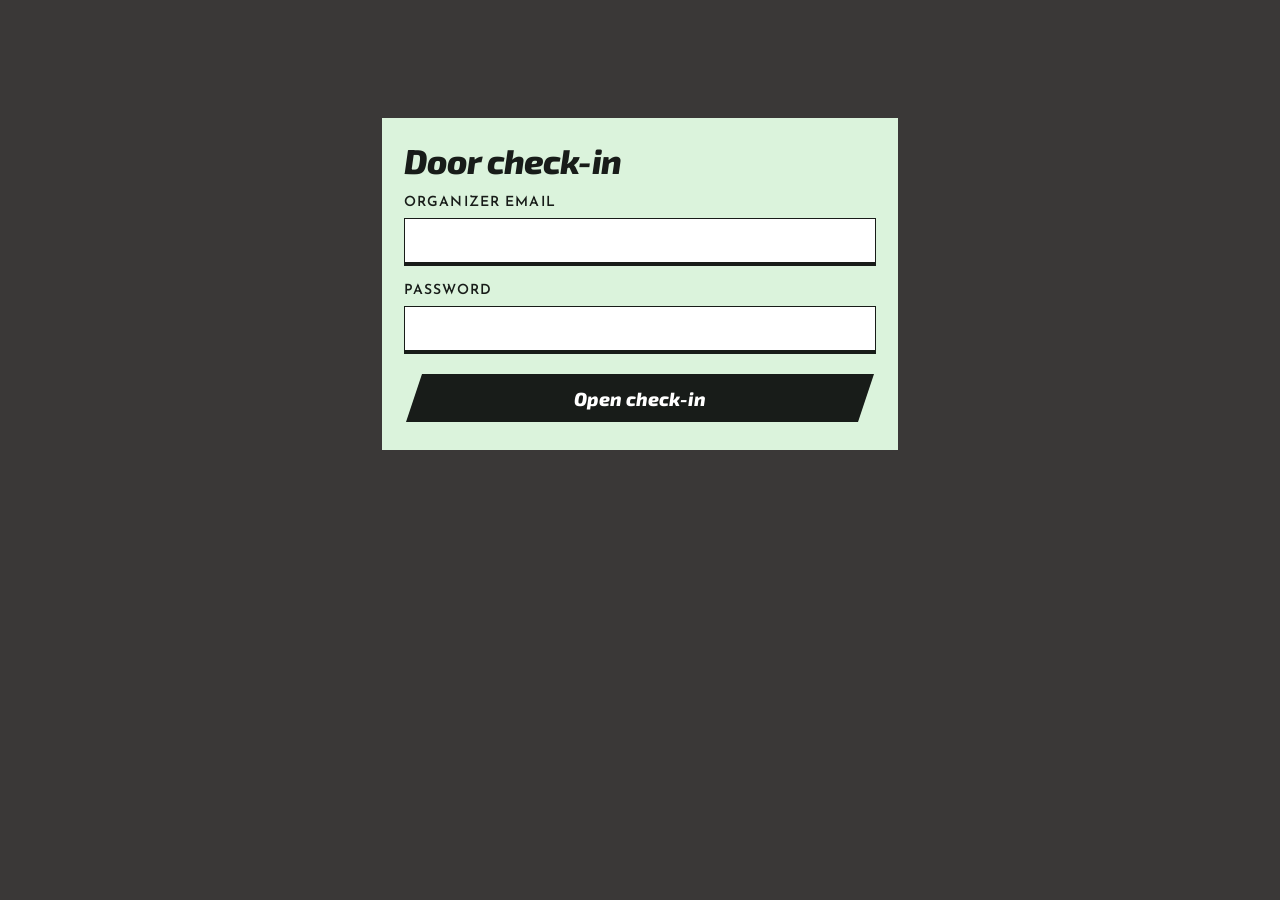
==== commit e2fc7ea0: "feat: organizer accounts for admin buyer list and door check-in Organizers sign in with Supabase Aut" ====
--- a/site/door.html
+++ b/site/door.html
@@ -9,12 +9,15 @@
   <link rel="preconnect" href="https://fonts.googleapis.com">
   <link rel="preconnect" href="https://fonts.gstatic.com" crossorigin>
   <link rel="stylesheet" href="https://fonts.googleapis.com/css2?family=Abril+Fatface&family=Exo+2:ital,wght@0,700;0,800;1,800;1,900&family=Josefin+Sans:wght@300;400;600&display=swap">
-  <link rel="stylesheet" href="styles.css?v=7">
+  <link rel="stylesheet" href="styles.css?v=10">
 </head>
 <body class="door y16 charcoal">
   <form id="login" class="dpanel">
     <h1>Door check-in</h1>
-    <label class="field" for="password">Door password
+    <label class="field" for="email">Organizer email
+      <input id="email" type="email" autocomplete="username" required>
+    </label>
+    <label class="field" for="password">Password
       <input id="password" type="password" autocomplete="current-password" required>
     </label>
     <button class="button" type="submit">Open check-in</button>
@@ -42,8 +45,9 @@
     <button id="next" class="button button-light" type="button">Next</button>
   </div>
 
-  <script src="config.js"></script>
+  <script src="config.js?v=2"></script>
+  <script src="auth.js?v=1"></script>
   <script src="vendor/html5-qrcode.min.js"></script>
-  <script src="door.js"></script>
+  <script src="door.js?v=3"></script>
 </body>
 </html>
--- a/site/styles.css
+++ b/site/styles.css
@@ -1,10 +1,7 @@
 /* Tokens follow shadcn/ui's neutral theme, with the school navy as primary. */
 :root {
   --navy: #12266b;
-  --navy-deep: #0b1846;
   --royal: #2f49c9;
-  --pale: #c9d4ff;
-  --sky: #a2bffe;
   --background: #fff;
   --surface: #fafafa;
   --foreground: #09090b;
@@ -14,7 +11,6 @@
   --ring: rgb(18 38 107 / 22%);
   --white: #fff;
   --danger: #dc2626;
-  --radius: 10px;
   --sans: "Geist", ui-sans-serif, system-ui, -apple-system, "Segoe UI", sans-serif;
   --shadow-sm: 0 1px 2px rgb(0 0 0 / 5%);
   --shadow: 0 1px 3px rgb(0 0 0 / 8%), 0 8px 24px -6px rgb(0 0 0 / 8%);
@@ -43,27 +39,9 @@
 
 :focus-visible { outline: 2px solid var(--navy); outline-offset: 2px; }
 
-/* Buttons */
-.button {
-  display: inline-flex;
-  align-items: center;
-  justify-content: center;
-  border: 1px solid transparent;
-  border-radius: 8px;
-  background: var(--navy);
-  box-shadow: var(--shadow-sm);
-  color: var(--white);
-  cursor: pointer;
-  font: 500 .95rem/1 var(--sans);
-  height: 44px;
-  padding: 0 22px;
-  text-decoration: none;
-  transition: background-color .15s, box-shadow .15s;
-}
-.button:hover { background: #1b3389; }
-.button:disabled { cursor: wait; opacity: .6; }
-.button-light { background: var(--white); color: var(--navy); }
-.button-light:hover { background: #eef1fb; }
+/* Buttons: .y16 .button (below) supplies the look; every button on the site is under .y16 */
+.button { align-items: center; cursor: pointer; display: inline-flex; justify-content: center; text-decoration: none; }
+.button:disabled { cursor: wait; }
 
 /* Sections */
 .section { padding: clamp(56px, 9vw, 96px) 16px; }
@@ -107,24 +85,8 @@
   margin-top: 28px;
   padding: clamp(20px, 5vw, 28px);
 }
-fieldset { border: 0; display: grid; gap: 8px; margin: 0; padding: 0; }
-legend { font-size: .9rem; font-weight: 500; margin-bottom: 8px; padding: 0; }
-.choice {
-  align-items: center;
-  border: 1px solid var(--border);
-  border-radius: 8px;
-  cursor: pointer;
-  display: flex;
-  font-size: .95rem;
-  gap: 10px;
-  padding: 12px 14px;
-  transition: border-color .15s, box-shadow .15s;
-}
-.choice:hover { border-color: var(--input); }
-.choice:has(input:checked) { border-color: var(--navy); box-shadow: 0 0 0 3px var(--ring); }
-.choice input, .check input { accent-color: var(--navy); margin: 0; }
+.check input { accent-color: var(--navy); margin: 0; }
 .field { display: grid; font-size: .9rem; font-weight: 500; gap: 8px; }
-.field small { color: var(--muted); font-size: .85rem; font-weight: 400; }
 .field input {
   background: var(--background);
   border: 1px solid var(--input);
@@ -157,42 +119,7 @@
 }
 
 /* Questions */
-.questions {
-  border-top: 1px solid var(--border);
-  color: var(--muted);
-  font-size: .92rem;
-  padding: 48px 16px 56px;
-  text-align: center;
-}
-.questions h2 { color: var(--foreground); font-size: 1.15rem; margin-bottom: 12px; }
-.questions p { margin: 4px 0; }
-.questions a { color: var(--foreground); }
-
-/* Thank-you and ticket pages */
-.page-center {
-  align-items: center;
-  background: var(--surface);
-  display: flex;
-  justify-content: center;
-  min-height: 100svh;
-  padding: 16px;
-}
-.panel {
-  background: var(--background);
-  border: 1px solid var(--border);
-  border-radius: 14px;
-  box-shadow: var(--shadow);
-  max-width: 440px;
-  padding: clamp(24px, 6vw, 36px);
-  text-align: center;
-  width: 100%;
-}
-.panel h1 { font-size: clamp(1.5rem, 6vw, 1.85rem); overflow-wrap: anywhere; }
-.panel p { margin: 12px 0; }
-.panel .button { margin-top: 8px; }
-.seal-small { display: block; height: auto; margin: 0 auto 18px; width: 88px; }
-.event-line { background: var(--surface); border: 1px solid var(--border); border-radius: 8px; font-size: .92rem; font-weight: 500; padding: 12px; }
-.qr { border: 1px solid var(--border); border-radius: 10px; display: block; height: auto; margin: 16px auto; max-width: 100%; }
+.questions { border-top: 1px solid var(--border); }
 
 /* Privacy */
 .prose h1 { font-size: clamp(1.8rem, 6vw, 2.2rem); margin-bottom: 18px; }
@@ -213,7 +140,7 @@
 .matches { display: grid; gap: 8px; list-style: none; margin: 0; padding: 0; }
 .matches li { align-items: center; background: #fff; color: var(--ink); display: flex; gap: 10px; justify-content: space-between; overflow-wrap: anywhere; padding: 12px 14px; }
 .matches span { font: 400 21px/1.1 var(--did); }
-.matches small { font-size: 15px; text-align: right; }
+.matches small { font-size: 16px; text-align: right; }
 .result { align-items: center; display: flex; flex-direction: column; gap: 14px; inset: 0; justify-content: center; overflow-wrap: anywhere; padding: 24px; position: fixed; text-align: center; z-index: 10; }
 .result[data-state="good"] { background: var(--lime); color: var(--ink); --focus: var(--ink); }
 .result[data-state="bad"] { background: var(--refuse); color: #fff; --focus: #fff; }
@@ -224,120 +151,110 @@
 
 @media (prefers-reduced-motion: reduce) {
   html { scroll-behavior: auto; }
-  .button, .choice, .field input { transition: none; }
-}
-
-/* Yearbook viewer and signer: always dark, ignores data-theme */
-.yearbook-page {
-  --ink: #f2f3f7;
-  --ink-2: rgb(242 243 247 / 62%);
-  --base: #0b0c11;
-  --glass-a: rgb(255 255 255 / 14%);
-  --glass-b: rgb(255 255 255 / 5%);
-  --glass-edge: rgb(255 255 255 / 16%);
-  --glass-hi: rgb(255 255 255 / 28%);
-  --glass-shadow: rgb(0 0 0 / 70%);
-  --glass-solid: #2a2d38;
-  --hover: rgb(255 255 255 / 12%);
-  --sheet-shadow: 0 30px 80px rgb(0 0 0 / 60%);
-  --solid: #f2f3f7;
-  --solid-ink: #0b0c11;
-  --navy: #12266b;
-  --royal: #2f49c9;
-  --sans: "Geist", ui-sans-serif, system-ui, -apple-system, "Segoe UI", sans-serif;
-  --stage: radial-gradient(120% 85% at 50% 38%, #262a36 0, #12141b 52%, #050609 100%);
-  color-scheme: dark;
-  background: var(--base) var(--stage) fixed; color: var(--ink); min-height: 100dvh;
-}
+  .field input { transition: none; }
+}
+
+/* Yearbook viewer and signer (Direction A): title-page charcoal, one slanted ink bar, mint contents.
+   body is .yearbook-page.y16.charcoal; yearbook.js creates .page, so never style a bare .page here. */
+.yearbook-page { background: var(--char) radial-gradient(110% 90% at 50% 35%, #4a4746 0, var(--char) 55%, #211f1f 100%) fixed; color-scheme: dark; min-height: 100dvh; }
 .yearbook-page [hidden] { display: none !important; }
-.yearbook-page :focus-visible { outline: 2px solid #5b7fe8; outline-offset: 2px; }
 .yearbook-page .sr-only { clip-path: inset(50%); height: 1px; overflow: hidden; position: absolute; white-space: nowrap; width: 1px; }
-/* glass on a dark neutral stage */
-.yearbook-page .glass {
-  background: linear-gradient(135deg, var(--glass-a), var(--glass-b));
-  border: 1px solid var(--glass-edge);
-  box-shadow: inset 0 1px 0 var(--glass-hi), 0 12px 32px -12px var(--glass-shadow);
-  -webkit-backdrop-filter: blur(18px) saturate(160%);
-  backdrop-filter: blur(18px) saturate(160%);
-}
-@supports not ((backdrop-filter: blur(1px)) or (-webkit-backdrop-filter: blur(1px))) { .yearbook-page .glass { background: var(--glass-solid); } }
 
 .yearbook-page .icon-button, .yearbook-page .pill-button {
-  align-items: center; background: none; border: 0; border-radius: 999px; color: var(--ink); cursor: pointer;
-  display: inline-flex; font: 500 .88rem/1 var(--sans); gap: 8px; height: 44px; justify-content: center; text-decoration: none;
-  transition: background-color .2s, transform .2s;
-}
-.yearbook-page .icon-button { width: 44px; }
-.yearbook-page .pill-button { padding: 0 16px; }
-.yearbook-page .icon-button:hover, .yearbook-page .pill-button:hover { background: var(--hover); }
-.yearbook-page .icon-button:active, .yearbook-page .pill-button:active { transform: scale(.94); }
-.yearbook-page .icon-button svg, .yearbook-page .pill-button svg { fill: none; height: 18px; stroke: currentColor; stroke-linecap: round; stroke-linejoin: round; stroke-width: 1.8; width: 18px; }
-
-/* stage */
+  align-items: center; background: none; border: 0; border-radius: 0; color: #fff; cursor: pointer; display: inline-flex;
+  font: 600 15px/1 var(--jos); gap: 8px; height: 44px; justify-content: center; min-width: 44px; padding: 3px 10px 0; text-decoration: none;
+}
+.yearbook-page .icon-button { padding: 0; }
+.yearbook-page .icon-button:hover, .yearbook-page .pill-button:hover { background: rgb(255 255 255 / 12%); }
+.yearbook-page :where(.icon-button, .pill-button, .button) svg { fill: none; flex: none; height: 20px; stroke: currentColor; stroke-linecap: round; stroke-linejoin: round; stroke-width: 2; width: 20px; }
+
+/* stage: back control top left, rainbow chevrons top right (behind the book, sized to stay clear of it) */
 .yb-back { left: 14px; position: fixed; top: 14px; z-index: 5; }
+.yb-back svg { height: 26px; width: 26px; }
+.yb-chev {
+  /* side gutter left by the book (same sum as .yb-book-wrap's max-width); chevrons fit inside it */
+  --gut: calc((100vw - min(1400px, (100dvh - 124px) * 1.5, 100vw - 32px)) / 2);
+  --cw: clamp(16px, (var(--gut) - 48px) / 3, 44px);
+  display: flex; gap: 6px; opacity: .95; pointer-events: none; position: fixed; right: 20px; top: 0; z-index: -1;
+}
+.yb-chev div { display: grid; width: var(--cw); }
+.yb-chev div:nth-child(2) { margin-top: calc(var(--cw) * -.5); }
+.yb-chev b { clip-path: polygon(0 0, 50% 36%, 100% 0, 100% 64%, 50% 100%, 0 64%); height: calc(var(--cw) * .95); margin-top: calc(var(--cw) * -.28); }
+.yb-chev b:first-child { margin-top: 0; }
 .yb-main { display: grid; min-height: 100dvh; padding: 16px 16px 92px; place-items: center; }
-/* Two pages are 1.5x as wide as tall: fit the open book in the height left above the dock. Clip the flip animation. */
+/* Two pages are 1.5x as wide as tall: fit the open book in the height left above the bar. Clip the flip animation. */
 .yb-book-wrap { max-width: min(1400px, calc((100dvh - 124px) * 1.5)); overflow: hidden; width: 100%; }
 .yb-book .page { background: #fff; overflow: hidden; }
 .yb-book .page > img { display: block; height: 100%; object-fit: cover; width: 100%; }
 
-/* dock */
-.yb-controls { align-items: center; border-radius: 999px; bottom: max(16px, env(safe-area-inset-bottom)); display: flex; gap: 2px; left: 50%; padding: 5px; position: fixed; transform: translateX(-50%); z-index: 5; }
-.yb-indicator { font-size: .82rem; font-variant-numeric: tabular-nums; min-width: 6.5em; text-align: center; white-space: nowrap; }
-.yb-chapter { color: var(--ink); }
-.yb-pages { color: var(--ink-2); }
-.yearbook-page .yb-label { gap: 6px; padding: 0 12px; }
-.yearbook-page .yb-label[aria-expanded="true"] { background: var(--glass-a); }
-.yearbook-page .yb-sep { background: color-mix(in srgb, var(--ink) 18%, transparent); height: 22px; margin: 0 6px; width: 1px; }
-
-/* contents menu: a popover above the dock; a bottom sheet on phones */
+/* controls: one slanted ink bar; the slant is on ::before so focus rings are never clipped */
+.yb-controls { align-items: center; bottom: max(16px, env(safe-area-inset-bottom)); display: flex; gap: 4px; isolation: isolate; left: 50%; padding: 6px 22px; position: fixed; transform: translateX(-50%); z-index: 5; }
+.yb-controls::before { background: var(--ink); clip-path: polygon(16px 0, 100% 0, calc(100% - 16px) 100%, 0 100%); content: ""; inset: 0; position: absolute; z-index: -1; }
+.yb-indicator { font-variant-numeric: tabular-nums; min-width: 6.5em; text-align: center; white-space: nowrap; }
+.yb-chapter { color: var(--mint); font: 400 19px/1 var(--did); }
+.yearbook-page .yb-label { gap: 6px; }
+.yb-label svg { color: var(--lime); height: 16px; width: 16px; }
+.yb-sep { align-self: stretch; background: #555; margin: 0 6px; width: 1px; }
+
+/* contents menu: a mint panel above the bar, laid out like the endsheet's contents list */
 .yb-contents {
-  background: rgb(34 37 48 / 96%); border: 1px solid var(--glass-edge); border-radius: 20px; box-shadow: var(--sheet-shadow);
-  box-sizing: border-box; color: var(--ink); font-family: var(--sans); inset: auto 0 calc(max(16px, env(safe-area-inset-bottom)) + 66px);
-  margin: 0 auto; max-height: calc(100dvh - 110px); overflow: auto; padding: 16px; position: fixed; width: min(380px, calc(100vw - 32px));
-  -webkit-backdrop-filter: blur(18px); backdrop-filter: blur(18px);
-}
-.yb-contents-head { display: none; }
-.yb-goto { align-items: center; display: flex; gap: 8px; }
-.yb-goto label { color: var(--ink-2); flex: 1; font-size: .88rem; }
-.yb-goto input { background: rgb(0 0 0 / 30%); border: 1px solid var(--glass-hi); border-radius: 10px; box-sizing: border-box; color: var(--ink); font: 500 1rem var(--sans); height: 44px; text-align: center; width: 84px; }
-.yearbook-page .yb-goto .pill-button { background: var(--solid); color: var(--solid-ink); font-weight: 600; }
-.yb-chapters { border-top: 1px solid rgb(255 255 255 / 10%); display: grid; gap: 2px; list-style: none; margin: 12px 0 0; padding: 12px 0 0; }
+  --focus: var(--ink);
+  background: var(--mint); border: 0; box-shadow: 0 24px 50px -10px #000; box-sizing: border-box; color: var(--ink);
+  font: 400 17px/1.5 var(--jos); inset: auto 0 calc(max(16px, env(safe-area-inset-bottom)) + 68px); margin: 0 auto;
+  max-height: calc(100dvh - 110px); overflow: auto; padding: 18px 22px 20px; position: fixed; width: min(340px, calc(100vw - 32px));
+}
+.yb-contents-head { align-items: center; display: flex; justify-content: space-between; }
+.yb-contents-head h2 { font: italic 800 26px/1 var(--exo); letter-spacing: 0; margin: 0; }
+.yearbook-page .yb-contents .icon-button { color: var(--ink); margin-right: -10px; }
+.yearbook-page .yb-contents .icon-button:hover, .yearbook-page .yb-chapters button:hover { background: rgb(24 28 25 / 8%); }
+.yb-goto { align-items: end; grid-template-columns: 1fr auto; margin: 10px 0 16px; }
+.yb-goto label { grid-column: 1 / -1; }
+.yearbook-page .yb-goto .pill-button { background: var(--ink); color: #fff; height: 48px; padding: 3px 18px 0; }
+.yb-chapters { list-style: none; margin: 0; padding: 0; }
 .yb-chapters button {
-  align-items: center; background: none; border: 0; border-radius: 10px; color: var(--ink); cursor: pointer; display: flex;
-  font: 500 .9rem var(--sans); gap: 12px; min-height: 48px; padding: 4px 8px; text-align: left; width: 100%;
-}
-.yb-chapters button:hover { background: var(--hover); }
-.yb-chapters button[aria-current] { background: var(--glass-a); }
-.yb-chapters img { border-radius: 4px; flex: none; height: 40px; object-fit: cover; width: 30px; }
-.yb-chapters span { flex: 1; }
-.yb-chapters small { color: var(--ink-2); font-size: .82rem; font-variant-numeric: tabular-nums; }
+  align-items: baseline; background: none; border: 0; border-bottom: 1px solid rgb(24 28 25 / 20%); color: var(--ink); cursor: pointer; display: flex;
+  font: 400 23px/1.2 var(--did); gap: 12px; justify-content: space-between; min-height: 44px; outline-offset: -3px; padding: 7px 0 3px; text-align: left; width: 100%;
+}
+.yb-chapters button[aria-current] { box-shadow: inset 6px 0 0 var(--pink); padding-left: 14px; }
+.yb-chapters img { display: none; }
+.yb-chapters small { font-size: 1em; font-variant-numeric: tabular-nums; letter-spacing: .04em; white-space: nowrap; }
+.yb-signoff { font: 800 22px/1 var(--exo); margin: 16px 0 0; }
 @media (max-width: 560px) {
-  .yearbook-page .yb-wide-only, .yb-chapter { display: none; }
-  .yb-contents { border-radius: 24px 24px 0 0; border-width: 1px 0 0; bottom: 0; max-height: 85dvh; padding: 8px 16px max(24px, env(safe-area-inset-bottom)); width: 100%; }
-  .yb-contents-head { align-items: center; display: flex; justify-content: space-between; margin-bottom: 8px; }
-  .yb-contents-head h2 { font-size: 1.2rem; font-weight: 600; margin: 0; }
-}
-
-/* signing pages + signer (structure unchanged; only the chrome goes dark) */
+  .yearbook-page .yb-wide-only, .yb-chapter { display: none; } /* "Senior superlatives" would push the bar past 360 px */
+  .yb-chev { --cw: 26px; right: 12px; }
+  .yb-main { padding-top: 88px; } /* the book is width-bound on phones, so this band for the chevrons costs it nothing */
+  .yb-controls { gap: 0; padding: 4px 14px; }
+  .yb-contents { bottom: max(16px, env(safe-area-inset-bottom)); max-height: calc(100dvh - 32px); }
+  .yb-chapters button { font-size: 21px; }
+}
+
+/* signing pages + signer (structure and cream sheet unchanged; charcoal behind, slanted ink controls) */
 .yb-book .page-paper { background: #fffdf6; cursor: zoom-in; }
 .sheet-mini { height: 1400px; left: 0; pointer-events: none; position: absolute; top: 0; transform-origin: 0 0; width: 2100px; }
 .sheet-title { height: 84px; left: 525px; pointer-events: none; position: absolute; top: 60px; transform: translateX(-50%); } /* centred on the left half (1050 units) */
-.signature { color: var(--navy); font-family: "Caveat", cursive; line-height: 1.15; max-width: 600px; overflow-wrap: anywhere; position: absolute; white-space: pre-wrap; }
-.signer { background: var(--base) var(--stage); display: flex; flex-direction: column; inset: 0; position: fixed; z-index: 20; }
+.signature { color: var(--navy); font-family: "Caveat", cursive; line-height: 1.15; max-width: 420px; overflow-wrap: anywhere; padding: 8px 12px; position: absolute; white-space: pre-wrap; }
+.signer { background: inherit; display: flex; flex-direction: column; inset: 0; position: fixed; z-index: 20; }
 .signer-bar { align-items: center; display: flex; gap: 8px; justify-content: space-between; padding: 12px 14px; }
-.yearbook-page .signer-bar .glass { border-radius: 999px; }
-.signer-hint { color: var(--ink-2); font-size: .85rem; margin: 0; text-align: center; }
-.signer-tools { border-radius: 999px; bottom: max(16px, env(safe-area-inset-bottom)); display: flex; gap: 2px; left: 50%; padding: 5px; position: absolute; transform: translateX(-50%); }
-/* Cancel/Post float over the cream sheet, so they need navy ink. */
-.yearbook-page .signer-tools .pill-button { color: var(--navy); }
-.yearbook-page .signer-tools .pill-solid { font-weight: 600; }
+.yearbook-page .signer .button { gap: 6px; }
+.yearbook-page .signer .button svg { height: 18px; margin-left: -6px; width: 18px; }
+.signer-hint { color: rgb(255 255 255 / 80%); font-size: 16px; margin: 0; text-align: center; }
+.signer-tools { bottom: max(16px, env(safe-area-inset-bottom)); display: flex; gap: 12px; left: 50%; position: absolute; transform: translateX(-50%); }
+/* Cancel/Post float over the cream sheet or the charcoal: ink ring with a white halo reads on both. */
+.yearbook-page .signer-tools :focus-visible { --focus: var(--ink); box-shadow: 0 0 0 6px #fff; }
 .signer-viewport { cursor: crosshair; flex: 1; min-height: 0; overflow: hidden; position: relative; touch-action: none; }
-.sheet { background: #fffdf6 linear-gradient(90deg, transparent 1046px, rgb(0 0 0 / 6%) 1050px, transparent 1054px); box-shadow: var(--sheet-shadow); height: 1400px; left: 0; position: absolute; top: 0; width: 2100px; }
-.write-box { background: rgb(255 255 255 / 70%); border: 2px dashed var(--royal); border-radius: 6px; color: var(--navy); font-family: "Caveat", cursive; line-height: 1.15; overflow: hidden; padding: 0; position: absolute; resize: none; width: 600px; }
-.write-box:focus { outline: none; }
-.signer-status { border-radius: 999px; bottom: 76px; font-size: .88rem; left: 50%; margin: 0; padding: 8px 16px; position: absolute; transform: translateX(-50%); white-space: nowrap; }
+.sheet { background: #fffdf6 linear-gradient(90deg, transparent 1046px, rgb(0 0 0 / 6%) 1050px, transparent 1054px); box-shadow: 0 30px 80px rgb(0 0 0 / 60%); height: 1400px; left: 0; position: absolute; top: 0; width: 2100px; }
+.write-box { background: rgb(255 255 255 / 70%); border: 2px dashed var(--royal); border-radius: 6px; color: var(--navy); font-family: "Caveat", cursive; line-height: 1.15; min-height: 315px; overflow: hidden; padding: 6px 10px; /* + 2px border = .signature padding */ position: absolute; resize: none; width: 420px; }
+.yearbook-page .write-box:focus { outline: none; }
+.yearbook-page .write-box:focus-visible { outline: 3px solid var(--ink); outline-offset: 3px; } /* after the rule above, same specificity */
+.signer-status { bottom: 76px; color: #fff; font: 600 15px/1 var(--jos); isolation: isolate; left: 50%; margin: 0; padding: 14px 30px 11px; position: absolute; transform: translateX(-50%); white-space: nowrap; }
+.signer-status::before { background: var(--ink); clip-path: polygon(12px 0, 100% 0, calc(100% - 12px) 100%, 0 100%); content: ""; inset: 0; position: absolute; z-index: -1; }
 @media (max-width: 560px) { .signer-hint { display: none; } }
+/* forced colors drop the ink/mint fills, so give the bar, the contents panel, the status and the bare buttons an edge */
+@media (forced-colors: active) {
+  .yb-controls, .yb-contents, .signer-status { outline: 2px solid CanvasText; }
+  .yearbook-page .icon-button, .yearbook-page .pill-button { border: 1px solid ButtonText; }
+  .yearbook-page .yb-label svg { color: ButtonText; }
+}
 @media (prefers-reduced-motion: reduce) { * { transition: none !important; } }
 
 /* ===== Home page: scoped to body.home (with .y16 for tokens and fonts) ===== */
@@ -505,10 +422,10 @@
 .home .chip b { font: 400 22px/1 var(--did); }
 .home .chip input:checked + span { background: var(--ink); box-shadow: 6px 6px 0 var(--cyan); color: #fff; }
 .home .chip input:focus-visible + span { outline: 3px solid var(--focus); outline-offset: 3px; }
-.home .field small { font: inherit; letter-spacing: 0; text-transform: none; }
+.home .field small { color: inherit; font: inherit; letter-spacing: 0; text-transform: none; } /* base grey was 3.7:1 on peach */
 .home .ticket-form .button { width: 100%; }
-.home .fine { color: var(--ink-2); font-size: 14px; text-align: center; }
-.home .form-status { color: var(--refuse); font-size: 15px; font-weight: 600; margin: 0; }
+.home .fine { color: var(--ink-2); font-size: 16px; text-align: center; }
+.home .form-status { color: var(--refuse); font-size: 16px; font-weight: 600; margin: 0; }
 .home .form-status:empty { display: none; }
 .home .sales-closed { background: none; border: 0; border-radius: 0; border-top: 1.5px solid var(--ink); box-shadow: none; font: 400 24px/1.2 var(--did); grid-column: 1; margin-top: 8px; max-width: 30ch; padding: 14px 0 0; text-align: left; }
 .home .tickets .folio { z-index: 0; }
@@ -537,7 +454,7 @@
   .home .tickets .copy { font-size: 17px; }
   .home .ticket-form { margin: 0 -6px; padding: 22px 18px 20px; }
   .home .ticket-form fieldset { grid-template-columns: 1fr; }
-  .home .questions { font-size: 15px; padding: 26px 16px 30px; }
+  .home .questions { padding: 26px 16px 30px; }
 }
 
 /* ================= .y16: yearbook reskin shared system =================
@@ -588,7 +505,6 @@
   position: absolute;
   z-index: -1;
 }
-.y16 .button:hover, .y16 .button-light:hover { background: transparent; }
 .y16 .button:hover::before { filter: brightness(1.25); }
 .y16 .button-alt { --fill: var(--green); color: var(--ink); }
 .y16 .button-alt:hover::before { filter: brightness(1.1); }
@@ -674,8 +590,8 @@
 @media (prefers-reduced-motion: reduce) { .thanks .ptrack { animation: none; } }
 .thanks .lead { bottom: 44px; display: grid; gap: 11px; justify-items: start; left: 20px; position: absolute; right: 20px; z-index: 2; }
 .thanks .big { font: 400 21px/1.25 var(--did); }
-.thanks .event { font-size: 15px; }
-.thanks .contact { font-size: 15px; }
+.thanks .event { font-size: 16px; }
+.thanks .contact { font-size: 16px; }
 .thanks .contact a { color: inherit; text-underline-offset: 3px; }
 @media (min-width: 601px) {
   .thanks { --u: min(1px, 100vw / 1140); }
@@ -701,12 +617,16 @@
 .ticket .copy { font: 600 19px var(--jos); margin: 0; }
 .ticket .copy:empty { display: none; }
 .ticket .event { font-size: 17px; margin: 0; }
-.ticket .contact { font-size: 15px; margin: 0; }
+.ticket .contact { font-size: 16px; margin: 0; }
 .ticket .contact a { color: inherit; text-underline-offset: 3px; }
 @media (max-width: 600px) {
   .ticket .portrait h1 { font-size: 32px; }
   .ticket .portrait:has(#qr:not([hidden])) h1 { font-size: 26px; }
   .ticket .portrait:has(#qr:not([hidden])) { padding: 16px 16px 0; }
   .ticket .portrait:has(#qr:not([hidden])) h1 { margin: 16px -16px 0; }
-  .ticket .event { font-size: 15px; }
-}
+}
+
+/* Organizer list (admin.html) reuses the door desk; each buyer stacks name, email, note */
+.matches li.order { align-items: start; flex-direction: column; gap: 4px; }
+.matches li.order a { color: var(--ink); }
+.matches li.order small { text-align: left; }
